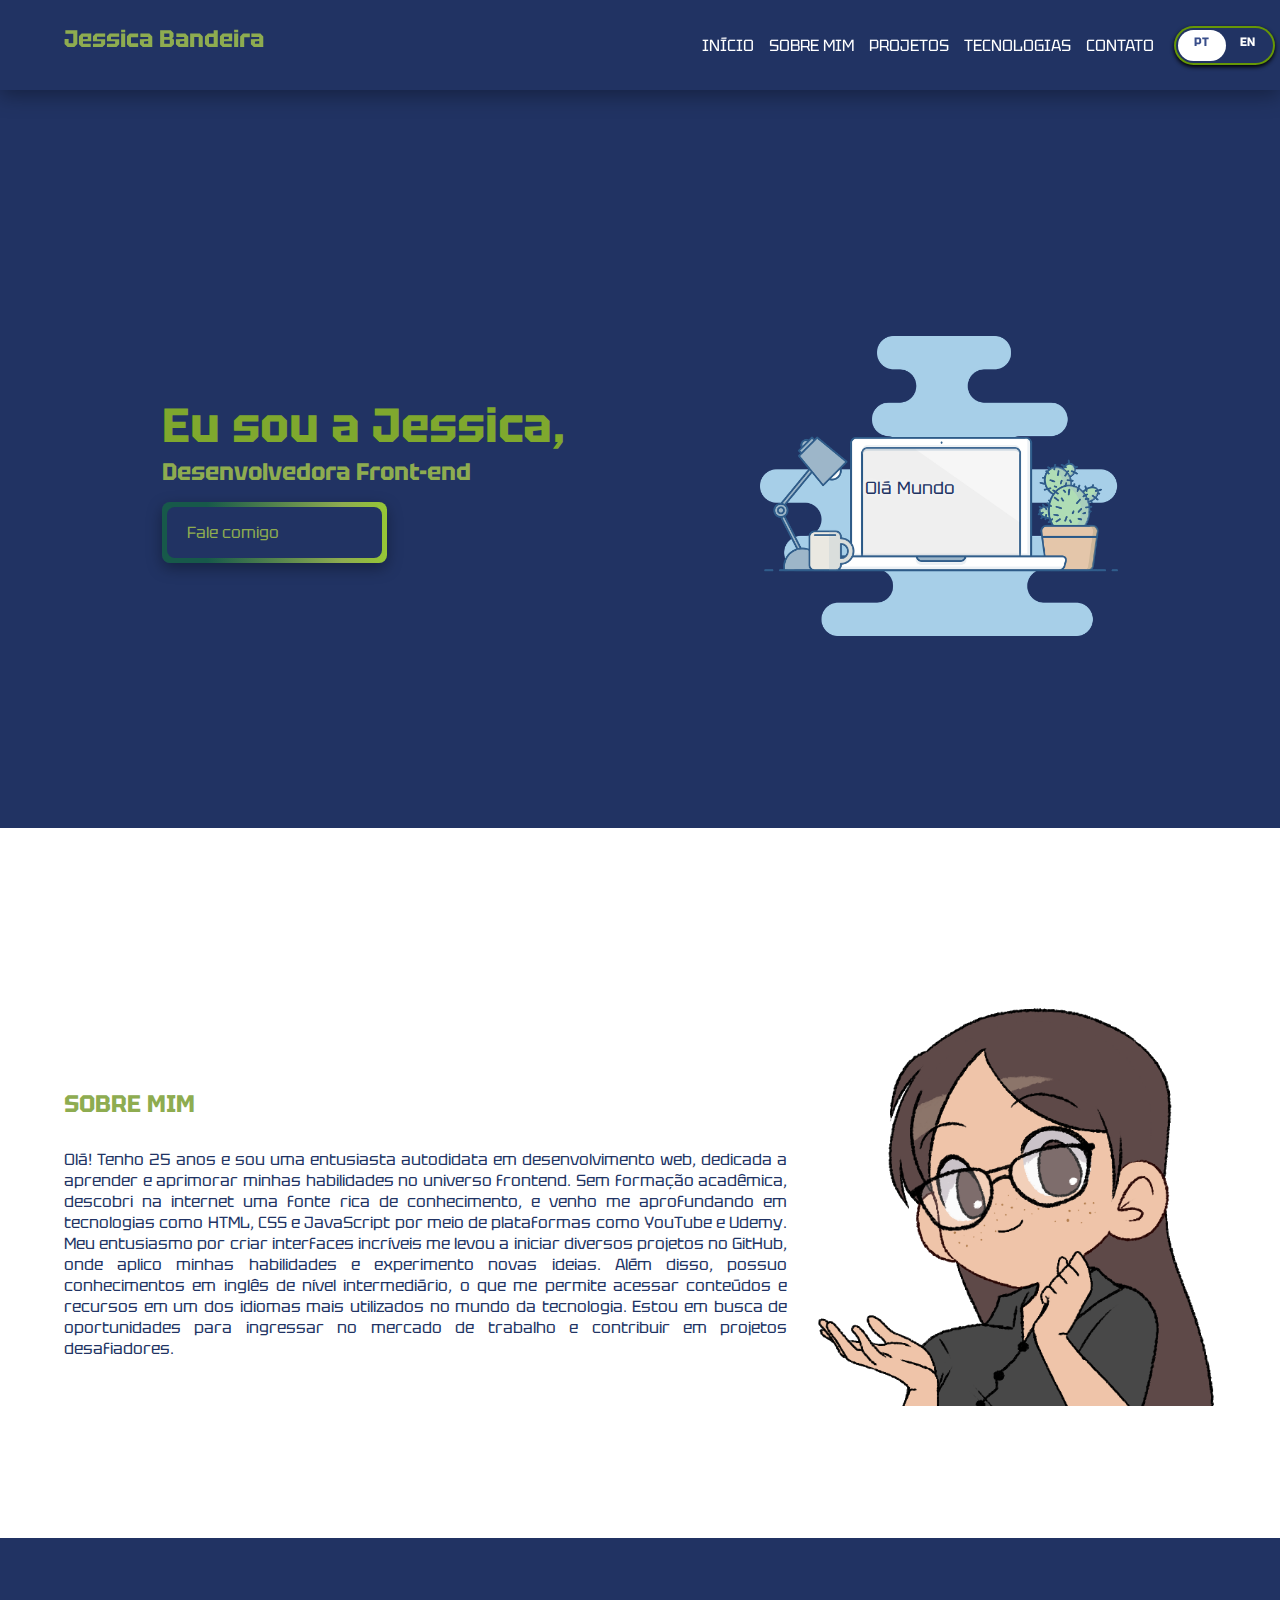
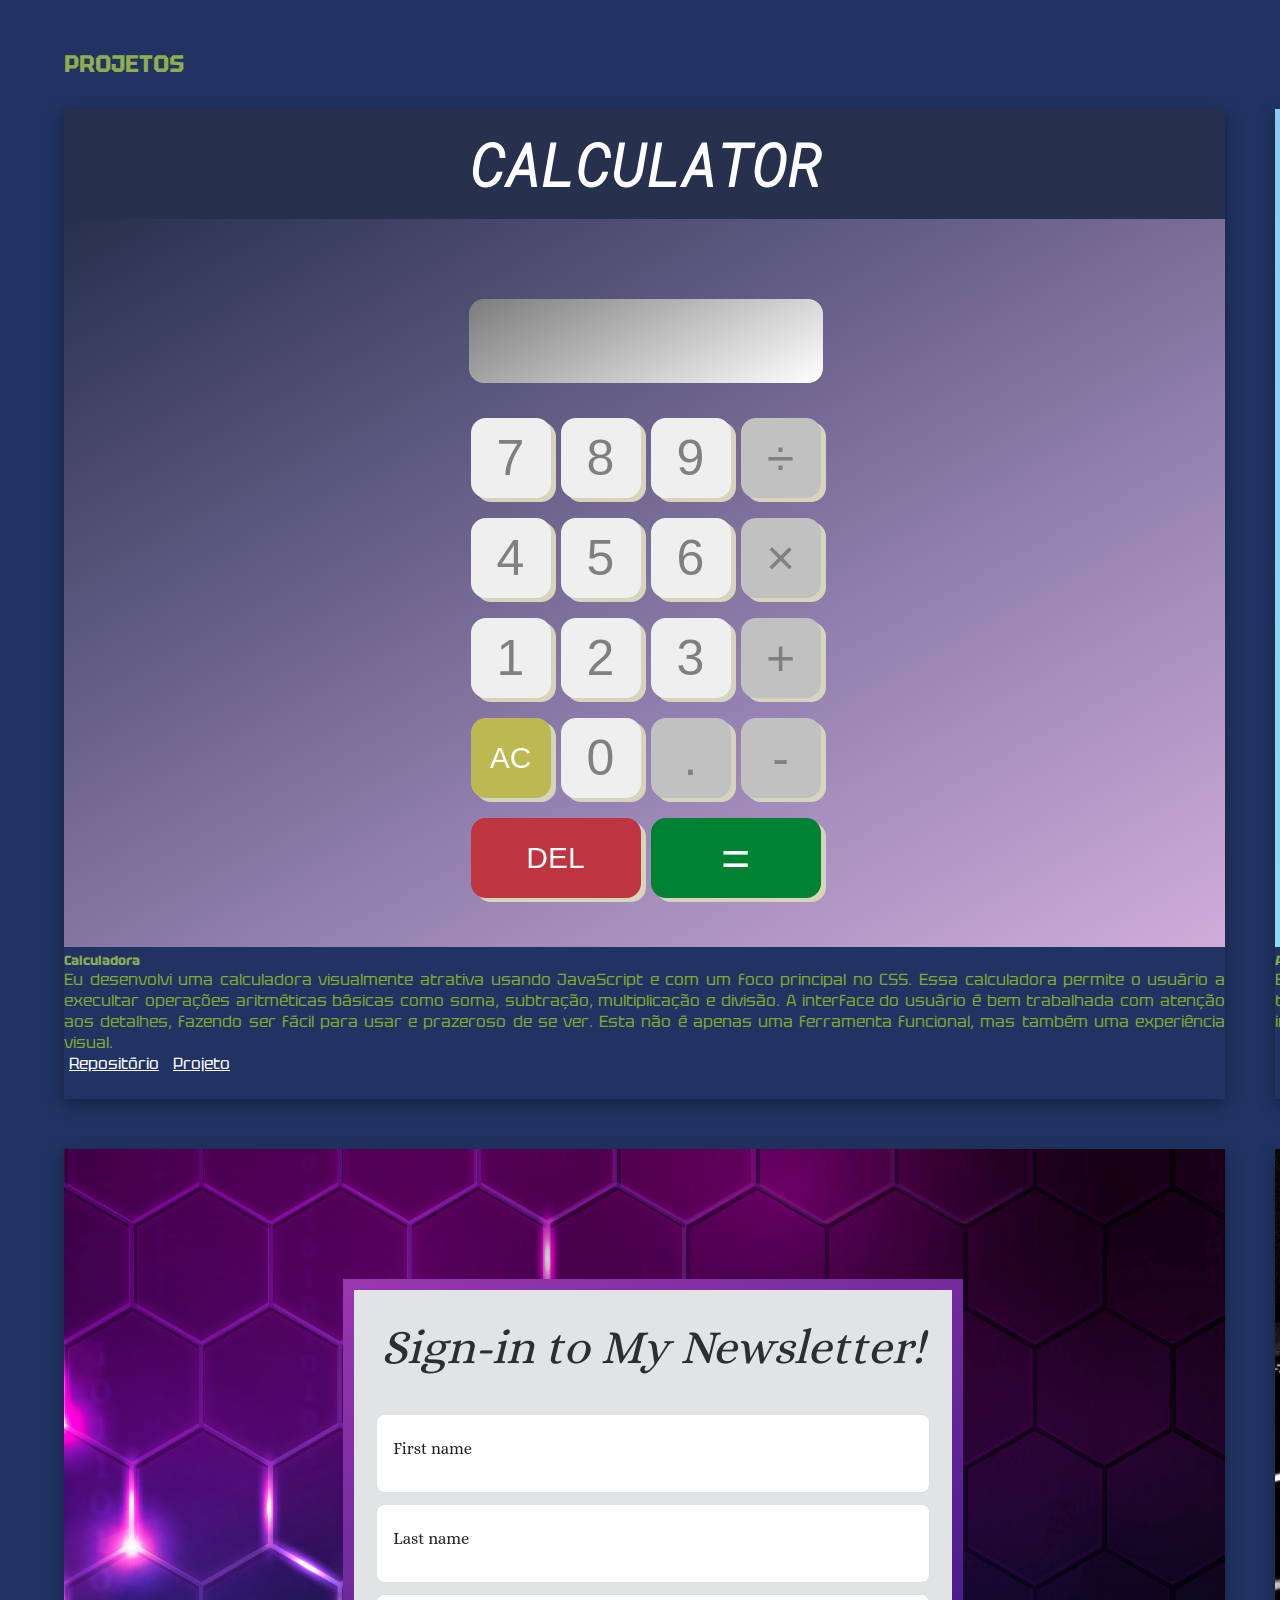
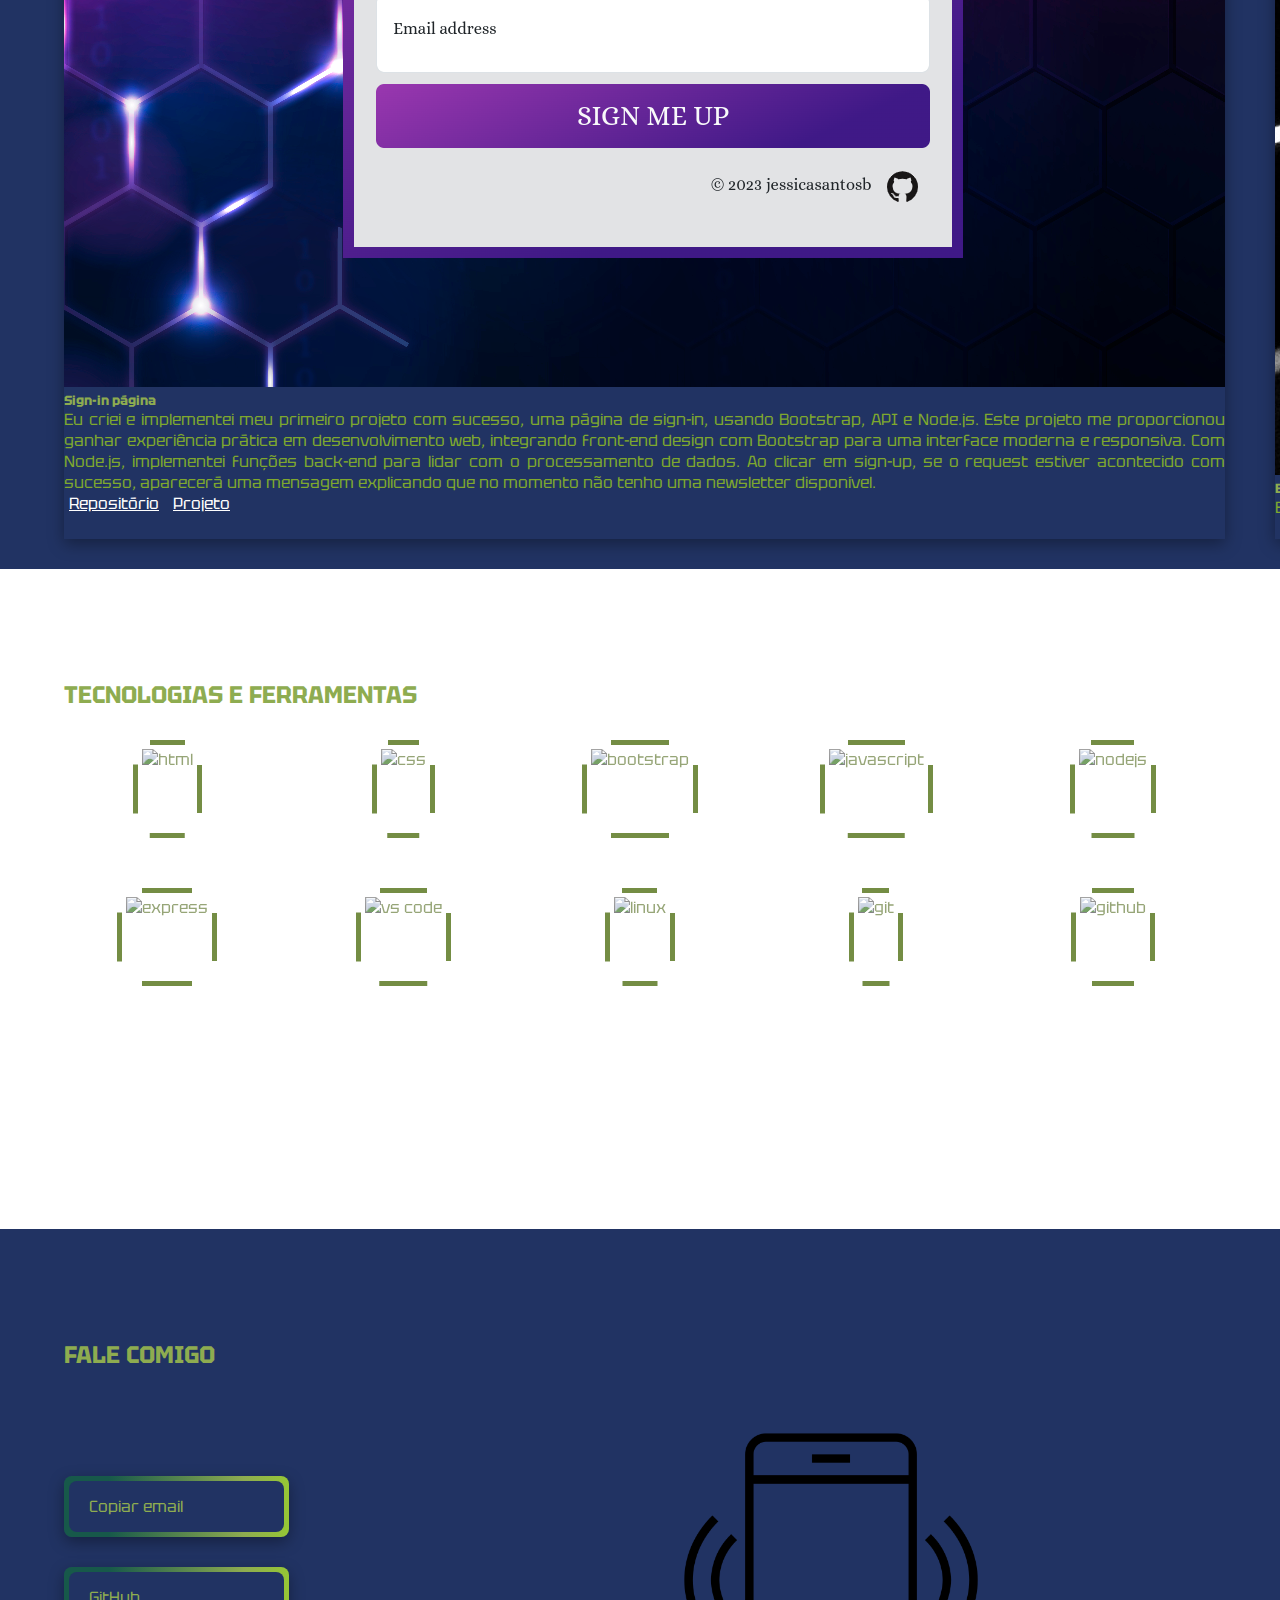
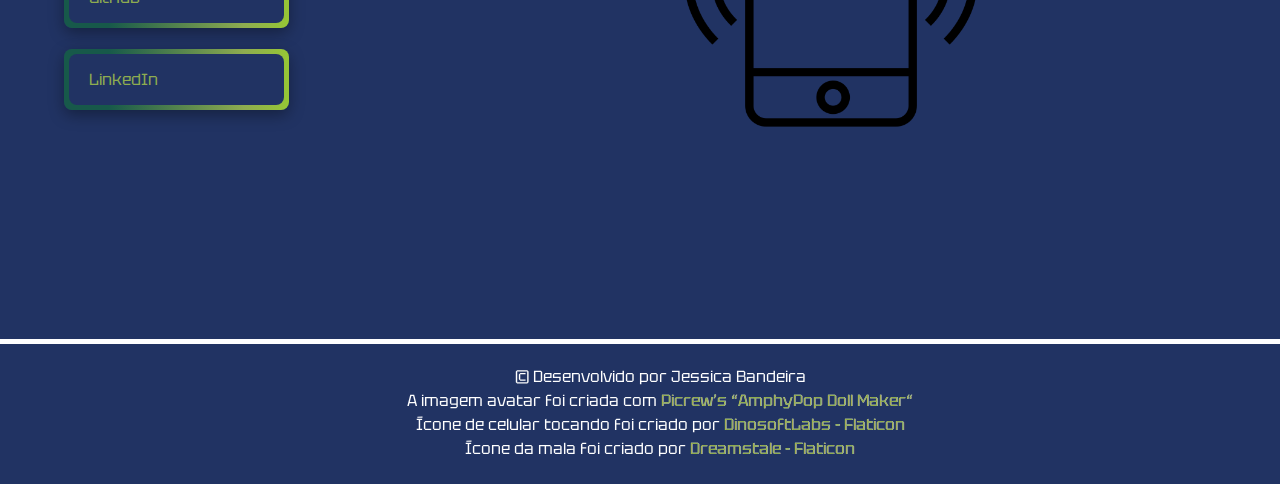
==== pt-br.html @ 707f1eb2 "added pt-br" ====
<!DOCTYPE html>
<html lang="en">
<head>
    <meta charset="UTF-8">
    <meta name="viewport" content="width=device-width, initial-scale=1.0">
    <title>Jessica Bandeira</title>
    <link href="images/briefcase.png" rel="icon"  type="image/x-icon" />
    <!-- bootstrap -->
    <link href="https://cdn.jsdelivr.net/npm/bootstrap@5.3.0/dist/css/bootstrap.min.css" rel="stylesheet" integrity="sha384-9ndCyUaIbzAi2FUVXJi0CjmCapSmO7SnpJef0486qhLnuZ2cdeRhO02iuK6FUUVM" crossorigin="anonymous">
    <!-- css -->
    <link rel="stylesheet" href="style.css">
    <!-- google fonts -->
    <link rel="preconnect" href="https://fonts.googleapis.com">
    <link rel="preconnect" href="https://fonts.gstatic.com" crossorigin>
    <link href="https://fonts.googleapis.com/css2?family=Tektur:wght@400;500;600;700;800;900&display=swap" rel="stylesheet">
    <!-- font awelsome -->
    <link rel="stylesheet" href="https://cdnjs.cloudflare.com/ajax/libs/font-awesome/6.4.0/css/all.min.css" integrity="sha512-iecdLmaskl7CVkqkXNQ/ZH/XLlvWZOJyj7Yy7tcenmpD1ypASozpmT/E0iPtmFIB46ZmdtAc9eNBvH0H/ZpiBw==" crossorigin="anonymous" referrerpolicy="no-referrer" />

</head>
<body>
    <!-- navbar -->
    <nav id="navbar">
        <div class="hamburger">
            <div class="line"></div>
            <div class="line"></div>
            <div class="line"></div>
        </div>
        <div class="logo">
            <h3>Jessica Bandeira</h3>
        </div>
        <ul class="nav-links">
            <li><a href="#home">Início</a></li>
            <li><a href="#about">Sobre mim</a></li>
            <li><a href="#projects">Projetos</a></li>
            <li><a href="#technologies">Tecnologias</a></li>
            <li><a href="#contact">Contato</a></li>
            <!-- language toggle -->
            <div class="switch">
                <input id="language-toggle" class="check-toggle check-toggle-round-flat" type="checkbox">
                <label for="language-toggle"></label>
                <a class="on" href="#">PT</a> 
                <a class="off" href="index.html">EN</a>
            </div>
        </ul>
    </nav>
    
    <!-- home section -->
    <section id="home">
        <div>
            <h1>Eu sou a Jessica,</h1>
            <h3>Desenvolvedora Front-end</h3>
            <a class="contact-btn" href="#contact">
                <span>Fale comigo</span>
            </a>
        </div>
        <figure>
            <figcaption class="anim-typewriter">Olá Mundo <i class="fa-solid fa-code" style="color: #8EAC50;"></i></figcaption>
            <img src="images/desktop.png" alt="desktop">
        </figure>
    </section>

    <!-- about section -->
    <section id="about" class="card-bg">
        <div>
            <h2>Sobre mim</h2>
            <p>Olá! Tenho 25 anos e sou uma entusiasta autodidata em desenvolvimento web, dedicada a aprender e aprimorar minhas habilidades no universo frontend. Sem formação acadêmica, descobri na internet uma fonte rica de conhecimento, e venho me aprofundando em tecnologias como HTML, CSS e JavaScript por meio de plataformas como YouTube e Udemy. Meu entusiasmo por criar interfaces incríveis me levou a iniciar diversos projetos no GitHub, onde aplico minhas habilidades e experimento novas ideias. Além disso, possuo conhecimentos em inglês de nível intermediário, o que me permite acessar conteúdos e recursos em um dos idiomas mais utilizados no mundo da tecnologia. Estou em busca de oportunidades para ingressar no mercado de trabalho e contribuir em projetos desafiadores.</p>
        </div>
        <div class="card-content">
            <img src="images/avatar.png" alt="avatar">
        </div>
    </section>
 
    <!-- projects section -->
    <section id="projects">
        <h2>Projetos</h2>
        <div id="projects-grid">
            <div class="card">
                <img src="images/calculator.png" class="card-img-top" alt="calculator">
                <div class="card-body">
                  <h5 class="card-title">Calculadora</h5>
                  <p class="card-text">Eu desenvolvi uma calculadora visualmente atrativa usando JavaScript e com um foco principal no CSS. Essa calculadora permite o usuário a execultar operações aritméticas básicas como soma, subtração, multiplicação e divisão. A interface do usuário é bem trabalhada com atenção aos detalhes, fazendo ser fácil para usar e prazeroso de se ver. Esta não é apenas uma ferramenta funcional, mas também uma experiência visual.</p>
                  <a href="https://github.com/jessicasantosb/calculator" target="_blank" class="btn">Repositório</a>
                  <a href="https://jessicasantosb.github.io/calculator/" target="_blank" class="btn">Projeto</a>
                </div>
              </div>    
              <div class="card">
                <img src="images/weather.png" class="card-img-top" alt="weather app">
                <div class="card-body">
                  <h5 class="card-title">App Clima e Tempo</h5>
                  <p class="card-text">Eu desenvolvi uma aplicação de tempo e clima como um projeto prático para aprender APIs e Node.js. Por meio de uma integração com uma API, é retornado em tempo real dados do tempo e clima, isso é apresentado em um formato compreensível para o usuário. É possível pesquisar por cidades ou regiões expecíficas e instantâneamente receber as informações, como temperatura, umidade, e condições do tempo.</p>
                  <a href="https://github.com/jessicasantosb/weather-app" target="_blank" class="btn">Repositório</a>
                  <a href="https://jessicasantosb.github.io/weather-app/" target="_blank" class="btn">Projeto</a>
                </div>
              </div>    
              <div class="card">
                <img src="images/sign-in.png" class="card-img-top" alt="sign-in page">
                <div class="card-body">
                  <h5 class="card-title">Sign-in página</h5>
                  <p class="card-text">Eu criei e implementei meu primeiro projeto com sucesso, uma página de sign-in, usando Bootstrap, API e Node.js. Este projeto me proporcionou ganhar experiência prática em desenvolvimento web, integrando front-end design com Bootstrap para uma interface moderna e responsiva. Com Node.js, implementei funções back-end para lidar com o processamento de dados. Ao clicar em sign-up, se o request estiver acontecido com sucesso, aparecerá uma mensagem explicando que no momento não tenho uma newsletter disponível.</p>
                  <a href="https://github.com/jessicasantosb/landing-page" target="_blank" class="btn ">Repositório</a>
                  <a href="http://landingpage-p8g0.onrender.com/" target="_blank" class="btn">Projeto</a>
                </div>
              </div>
              <div class="card" aria-hidden="true">
                <img src="images/keyboard.png" class="card-img-top" alt="keyboard">
                <div class="card-body">
                  <h5 class="card-title placeholder-glow">
                    <span class=" col-6">Em progresso...</span>
                  </h5>
                  <p class="card-text placeholder-glow">
                    <span>Em breve, mais conteúdo</span><br>
                    <span class="placeholder col-7"></span>
                    <span class="placeholder col-4"></span>
                    <span class="placeholder col-4"></span>
                    <span class="placeholder col-6"></span>
                  </p>
                  <a class="btn disabled placeholder col-3" style="background-color: #213363;"></a>
                </div>
              </div>
            </div>
        </div>
    </section>

    <!-- technologies section -->
    <section id="technologies">
        <h2>Tecnologias e Ferramentas</h2>
        <div class="technologies-icons">
            <img src="https://cdn.jsdelivr.net/gh/devicons/devicon/icons/html5/html5-original.svg" alt="html"/>
            <img src="https://cdn.jsdelivr.net/gh/devicons/devicon/icons/css3/css3-original.svg" alt="css"/>
            <img src="https://cdn.jsdelivr.net/gh/devicons/devicon/icons/bootstrap/bootstrap-original.svg" alt="bootstrap"/>
            <img src="https://cdn.jsdelivr.net/gh/devicons/devicon/icons/javascript/javascript-original.svg" alt="javascript"/>
            <img src="https://cdn.jsdelivr.net/gh/devicons/devicon/icons/nodejs/nodejs-original.svg" alt="nodejs"/>
            <img src="https://cdn.jsdelivr.net/gh/devicons/devicon/icons/express/express-original.svg" alt="express"/>
            <img src="https://cdn.jsdelivr.net/gh/devicons/devicon/icons/vscode/vscode-original.svg" alt="vs code"/>
            <img src="https://cdn.jsdelivr.net/gh/devicons/devicon/icons/linux/linux-original.svg" alt="linux"/>
            <img src="https://cdn.jsdelivr.net/gh/devicons/devicon/icons/git/git-original.svg" alt="git"/>
            <img src="https://cdn.jsdelivr.net/gh/devicons/devicon/icons/github/github-original.svg" alt="github"/>
        </div>
    </section>

    <!-- contact section -->
    <section id="contact"">
        <h2>Fale comigo</h2>
        <div class="contact-content">
            <div>
                <div class="popup">
                    <span class="popuptext" id="myPopup">Email copiado para área de tranferência!</span>
                </div>
                <div class="contact-flex">
                    <div class="contact-icons">
                        <a id="copy-email" class="contact-btn" ><span>
                            <i id="email-icon" class="fa-solid fa-copy fa-2xl"></i> Copiar email                        
                        </span></a>                      
                        <a class="contact-btn" class="contact-btn" href="https://github.com/jessicasantosb" target="_blank" ><span>
                            <i id="github-icon" class="fa-brands fa-github fa-2xl"></i> GitHub
                        </span></a><br>
                        <a class="contact-btn" href="https://www.linkedin.com/in/jessica-santosb/" target="_blank"><span>
                            <i id="linkedin-icon" class="fa-brands fa-linkedin fa-2xl"></i> LinkedIn
                        </span></a>                
                    </div>
                </div>
            </div>           
            <div class="contact-img">
                <img src="images/mobile-phone.png" alt="mobile phone">
            </div>
        </div>
    </section>

    <!-- footer -->
    <footer id="footer">
        <p>&copy; Desenvolvido por Jessica Bandeira</p>
        <p>A imagem avatar foi criada com <a href="http://picrew.me/share?cd=iKTOYblT1U" target="_blank" rel="noopener noreferrer">Picrew’s “AmphyPop Doll Maker“</a></p>
        <p>Ícone de celular tocando foi criado por <a href="https://www.flaticon.com/free-icons/phone-ringing" title="phone ringing icons">DinosoftLabs - Flaticon</a></p>
        <p>Ícone da mala foi criado por <a href="https://www.flaticon.com/free-icons/briefcase" title="briefcase icons">Dreamstale - Flaticon</a></p>
    </footer>

    <!-- scripts -->
    <script src="https://cdn.jsdelivr.net/npm/bootstrap@5.3.0/dist/js/bootstrap.bundle.min.js" integrity="sha384-geWF76RCwLtnZ8qwWowPQNguL3RmwHVBC9FhGdlKrxdiJJigb/j/68SIy3Te4Bkz" crossorigin="anonymous"></script>
    <script src="app.js"></script>

    <script>
        const element = document.getElementById("language-toggle");
        var isChecked = false;
        element.addEventListener("change", function(){
            if (isChecked === false) {
                window.location.href = "index.html";
            } else {
                window.location.href = "pt-br.html";
            }
        })
    </script>
</body>
</html>
---- style.css ----
* {
    padding: 0;
    margin: 0;
}

body {
    font-family: 'Tektur', cursive;
    scroll-behavior: smooth;
    overflow-x: hidden;
}

h1::selection, h2::selection, h3::selection, p::selection, li::selection, a::selection, img::selection, span::selection {
    background-color: #8EAC50;
    color: #213363;
}

hr {
    display: none;
}

/* titles and subtitles */
h2 {
    color: #8EAC50;
    padding: 30px 0;
    text-transform: uppercase;
}

/* sections */
section {
    padding: 80px 5% 30px 5%;
}

/* buttons */
.contact-btn {
  background-image: linear-gradient(90deg, rgba(23,89,74,1) 20%, rgba(142,172,80,1) 80%, rgb(150, 199, 53) 100%);
  color: #8EAC50;
  box-shadow: rgba(0, 0, 0, 0.35) 0px 5px 15px;
  width: 215px;
  border-radius: 8px;
  border: 0;
  display: flex;
  padding: 5px;
  touch-action: manipulation;
  text-decoration: none;
  cursor: pointer;
}
.contact-btn span {
  background-color: #213363;
  padding: 15px 20px;
  border-radius: 8px;
  width: 100%;
  transition: 300ms;
}
.contact-btn:hover span {
  background: none;
  color: #fff;
}

/* navbar section*/
#navbar {
    background-color: #213363;
    color: #8EAC50;
    box-shadow: rgba(0, 0, 0, 0.35) 0px 5px 20px;
    height: 10vh;
    width: 100%;
    position: fixed;
    z-index: 3;
}
.logo h3 {
    position: absolute;
    font-size: 1.5rem;
    left: 5%;
    top: 25%;
}
.nav-links {
    display: flex;
    list-style: none;
    height: 100%;
    justify-content: flex-end;
    gap: 15px;
    align-items: center;
    text-transform: uppercase;
}
.nav-links li {
    position: relative;
}
.nav-links li a::before {
    content: "";
    display: block;
    height: 2px;
    width: 0%;
    background-color: #fff;
    position: absolute;
    transition: all 0.3s ease-in-out;
    margin: 0 0 0 10%;
}
.nav-links li a:hover::before {
    width: 80%;
}
.nav-links li a {
    color: #fff;
    text-decoration: none;
    font-size: 16px;
}
.nav-links li a:hover {
    color: #7fa82e;
}
.navbar-icons a i::before {
    content: "";
    display: none;
}

@media screen and (max-width: 1000px) {
    .line {
        width: 30px;
        height: 3px;
        background-color: #fff;
        margin: 5px;
    }
    #navbar {
        position: absolute;
    }
    .hamburger {
        background: #213363;
        padding: 5px;
        border-radius: 5px;
        position: fixed; 
        cursor: pointer;
        right: 5%;
        top: 5%;
        transform: translate(-5%, -50%);
        z-index: 4;
    }
    .nav-links {
        position: fixed;
        z-index: 3;
        background: hsl(0 0% 100% / 0.1);    
        backdrop-filter: blur(1rem);
        height: 100vh;
        width: 100%;
        justify-content: space-around;
        flex-direction: column;
        padding: 0;
        clip-path: circle(50px at 90% -60%);
        -webkit-clip-path: circle(50px at 90% -10%);
        transition: all 1s ease-out;
        pointer-events: none;
    }
    .logo h3 {
        font-size: 1rem;
        top: 35%;
    }
    .nav-links li a {
        background-color: #213363;
        box-shadow: rgba(0, 0, 0, 0.35) 0px 5px 20px;
        /* text-shadow: rgba(0, 0, 0, 0.35) 0px 5px 20px; */
        font-size: 1rem;
        padding: 10px;
        border-radius: 10px;
    }
    .nav-links.open {
        clip-path: circle(1000px at 90% -10%);
        -webkit-clip-path: circle(1000px at 90% -10%);
        pointer-events: all;
    }
}

/* language toggle */
.switch {
    position: relative;
    display: inline-block;
    margin: 0 5px;
}
.switch > a {
    position: absolute;
    top: 8px;
    pointer-events: none;
    font-weight: bold;
    font-size: 0.75rem;
    width: 50%;
    text-align: center;
    text-decoration: none;
}
input.check-toggle-round-flat:checked ~ .off {
    color: #7fa82e;
}
input.check-toggle-round-flat:checked ~ .on {
    color: #fff;
}
.switch > a.on {
    left: 0;
    padding-left: 2px;
    color: #394e8a;
}
.switch > a.off {
    right: 0;
    padding-right: 2px;
    color: #fff;
}
.check-toggle {
    position: absolute;
    margin-left: -9999px;
    visibility: hidden;
}
.check-toggle + label {
    display: block;
    position: relative;
    cursor: pointer;
    outline: none;
    -webkit-user-select: none;
    -moz-user-select: none;
    -ms-user-select: none;
    user-select: none;
} 
input.check-toggle-round-flat + label {
    padding: 2px;
    width: 97px;
    height: 35px;
    background-color: #669706;
    box-shadow: 0 2px 4px black;
    -webkit-border-radius: 60px;
    -moz-border-radius: 60px;
    -ms-border-radius: 60px;
    -o-border-radius: 60px;
    border-radius: 60px;
}
input.check-toggle-round-flat + label:before, input.check-toggle-round-flat + label:after {
    display: block;
    position: absolute;
    content: "";
}
input.check-toggle-round-flat + label:before {
    top: 2px;
    left: 2px;
    bottom: 2px;
    right: 2px;
    background-color: #213363;
    -moz-border-radius: 60px;
    -ms-border-radius: 60px;
    -o-border-radius: 60px;
    border-radius: 60px;
}
input.check-toggle-round-flat + label:after {
    top: 4px;
    left: 4px;
    bottom: 4px;
    width: 48px;
    background-color: #fff;
    -webkit-border-radius: 52px;
    -moz-border-radius: 52px;
    -ms-border-radius: 52px;
    -o-border-radius: 52px;
    border-radius: 52px;
    -webkit-transition: margin 0.2s;
    -moz-transition: margin 0.2s;
    -o-transition: margin 0.2s;
    transition: margin 0.2s;
}
input.check-toggle-round-flat:checked + label:after {
    margin-left: 44px;
}

/* home section */
#home {
    background-color: #213363;
    color: #8EAC50;
    position: relative;
    min-height: 700px;
    padding: 10% 5% 0 5%;
    display: flex;
    justify-content: space-around;
    align-items: center;
    flex-wrap: wrap;
}
#home div h1 {
    font-size: 3rem;
    color: #7fa82e;
}
#home div h3 {
    font-size: 1.5rem;
    padding-bottom: 15px;
}
#home div button a {
    text-decoration: none;
    color: #8EAC50;
    padding: 15px 20px;
}
#home div button:hover a {
    color: #fff;
}
figure {
    position: relative;
    display: inline-block;
}
figure img {
    max-height: 300px;
    margin-top: 20px;
}
figure figcaption {
    position: absolute;
    padding: 160px 0 0 105px;
    font-size: 1.10rem;
    color: #213363;
    text-shadow: 0px 0px 5px #fff;
    white-space: nowrap;
    overflow: hidden;
    animation: typewriter 4s steps(30) infinite;
}
@keyframes typewriter {
  from {
    width: 0;
  }
  to {
    width: 100%;
  }
}

@media screen and (max-width: 1000px) {
    #home {
        padding-top: 25%;
    }
}
@media screen and (max-width: 500px) {
    #home div h1 {
        font-size: 2rem;
    }
    #home div h3 {
        font-size: 1rem;
    }
    figure img {
        max-height: 200px;
    }
    figure figcaption {
        padding: 120px 0 0 73px;
        font-size: 0.70rem;
    }
}

/* about section */
#about {
    position: relative;
    min-height: 600px;
    color: #213363;
    display: flex;
    justify-content: space-between;
    align-items: center;
    gap: 30px;
    text-align: justify;
}
.card-content img {
    height: 400px;
}

@media screen and (max-width: 900px) {
    #about {
        min-height: 400px;
        flex-direction: column;
        place-items: center;
        gap: 30px;
        font-size: 0.75rem;
    }
    .card-content img {
        height: 200px;
    }
}

/* projects section */
#projects {
    background-color: #213363;
    color: #7fa82e;
    min-height: 800px;
}
#projects-grid {
    display: grid;
    grid-template-columns: repeat(2, 1fr);
    grid-template-rows: repeat(2, 1fr);
    gap: 50px;
    text-align: justify;
}
.card {
    box-shadow: rgba(0, 0, 0, 0.35) 0px 5px 15px;
}
.card-title {
    color: #8EAC50;
}
.btn {
    background-color: #213363;
    color: #fff;
    max-height: 50px;
    max-width: 150px;
    margin: 5px;
}
.btn:hover {
    color: #213363;
    border: 1px solid #213363;
}

@media screen and (max-width:900px) {
    #projects-grid {
        display: flex;
        flex-direction: column;
    }
    .card-text, .card-text span {
        font-size: 0.75rem;
    }
    .btn {
        padding-top: 5px;
    }
}

/* tecnologies section */
#technologies {
    background-color: #fff;
    color: #8EAC50;
    min-height: 550px;
}
.technologies-icons {
    display: grid;
    grid-template-columns: repeat(5, 1fr);
    grid-template-rows: repeat(2, 1fr);
    place-items: center;
    gap: 30px;
}
.technologies-icons img{
    height: 80px;
    margin-bottom: 20px;
    --g: 4px;     /* gap */
    --b: 5px;    /* border */
    --c: #669706; /* color */    
    padding: calc(var(--g) + var(--b));
    --_c: #0000 0 25%, var(--c) 0 50%;
    --_g1: repeating-linear-gradient(90deg ,var(--_c)) repeat-x;
    --_g2: repeating-linear-gradient(180deg,var(--_c)) repeat-y;
    background:
      var(--_g1) var(--_p, 25%) 0   ,var(--_g2) 0    var(--_p,125%),
      var(--_g1) var(--_p,125%) 100%,var(--_g2) 100% var(--_p, 25%);
    background-size: 200% var(--b),var(--b) 200%;
    filter: grayscale(50%);
    transition: .2s;
}
.technologies-icons img:hover {
    --_p: 75%;
    filter: grayscale(0%);
}

@media screen and (max-width: 1200px) {
    .technologies-icons {
        grid-template-columns: repeat(2, 1fr);
        gap: 5px;
    }
}

/* contact section */
#contact {
    background-color: #213363;
    color: #fff;
    min-height: 600px;
}
#contact h2 {
    margin-bottom: 25px;
}
.contact-content {
    display: flex;
    justify-content: space-between;
    align-items: center;
    flex-wrap: wrap;
    padding: 0 20% 20px 0;
}
.contact-flex {
    display: flex;
    align-items: center;
}
#copy-email {
    margin-bottom: 30px;
}
.email-btn button {
    margin-bottom: 30px;
}
.popup {
    position: relative;
    display: inline-block;
    cursor: pointer;
    -webkit-user-select: none;
    -moz-user-select: none;
    -ms-user-select: none;
    user-select: none;
}
.popup .popuptext {
    visibility: hidden;
    width: 300px;
    background-color: #fff;
    color: #213363;
    text-align: center;
    border-radius: 6px;
    box-shadow: 0 1px 5px #669706;
    padding: 8px 0;
    position: absolute;
    z-index: 1;
    bottom: 125%;
    margin-left: -45px;
}
.popup .popuptext::after {
    content: "";
    position: absolute;
    top: 100%;
    left: 50%;
    margin-left: -5px;
    border: 5px solid;
    border-color: #fff transparent transparent transparent;
}
.popup .show {
    visibility: visible;
    -webkit-animation: fadeIn 1s;
    animation: fadeIn 1s;
}
@-webkit-keyframes fadeIn {
    from {opacity: 0;} 
    to {opacity: 1;}
}
@keyframes fadeIn {
    from {opacity: 0;}
    to {opacity:1 ;}
}
.contact-img img {
    height: 310px;
}
.contact-img:hover {
    background-color: #394e8a;
    border-radius: 10px;
    animation: shake 0.5s;
    animation-iteration-count: infinite;
}
@keyframes shake {
    0% { transform: translate(1px, 1px) rotate(0deg); }
    10% { transform: translate(-1px, -2px) rotate(-1deg); }
    20% { transform: translate(-3px, 0px) rotate(1deg); }
    30% { transform: translate(3px, 2px) rotate(0deg); }
    40% { transform: translate(1px, -1px) rotate(1deg); }
    50% { transform: translate(-1px, 2px) rotate(-1deg); }
    60% { transform: translate(-3px, 1px) rotate(0deg); }
    70% { transform: translate(3px, 1px) rotate(-1deg); }
    80% { transform: translate(-1px, -1px) rotate(1deg); }
    90% { transform: translate(1px, 2px) rotate(0deg); }
    100% { transform: translate(1px, -2px) rotate(-1deg); }
}

@media screen and (max-width: 1200px) {
    .contact-img img {
        height: 220px;
    }

}

@media screen and (max-width: 900px) {
    .contact-content {
        display: flex;
        place-content: center;
        flex-direction: column;
        padding: 0 5% 20px 5%;
    }
    .popup .popuptext { 
        margin-left: -50px;
    }
    .contact-img {
        height: 185px;
    }
    .contact-img img {
        height: 150px;
        padding-top: 35px;
    }

}

/* footer section */
#footer{
    background-color: #213363;
    min-height: 100px;
    width: 100%;
    margin-top: 5px;
    display: flex;
    place-items: center;
    flex-direction: column;
    padding: 20px;
    bottom: 0;
}
#footer p {
    --b: 0.1em;   /* thickness of the line */
    --c: #7fa82e; /*  color */
    color: #0000;
    padding-block: var(--b);
    background: 
      linear-gradient(var(--c) 50%,#fff 0) 0% calc(100% - var(--_p,0%))/100% 200%,
      linear-gradient(var(--c) 0 0) 0% var(--_p,0%)/var(--_p,0%) var(--b) no-repeat;
    -webkit-background-clip: text,padding-box;
            background-clip: text,padding-box;
    transition: .3s var(--_s,0s) linear,background-size .3s calc(.3s - var(--_s,0s));
}
#footer p a {
    text-decoration: none;
    color: #8EAC50;
}
#footer p:hover  {
    --_p: 100%;
    --_s: .3s;
}
#footer p::selection {
    background-color: #fff;
}

@media screen and (max-width: 900px) {
    #footer p {
        font-size: 0.75rem;
    }
}
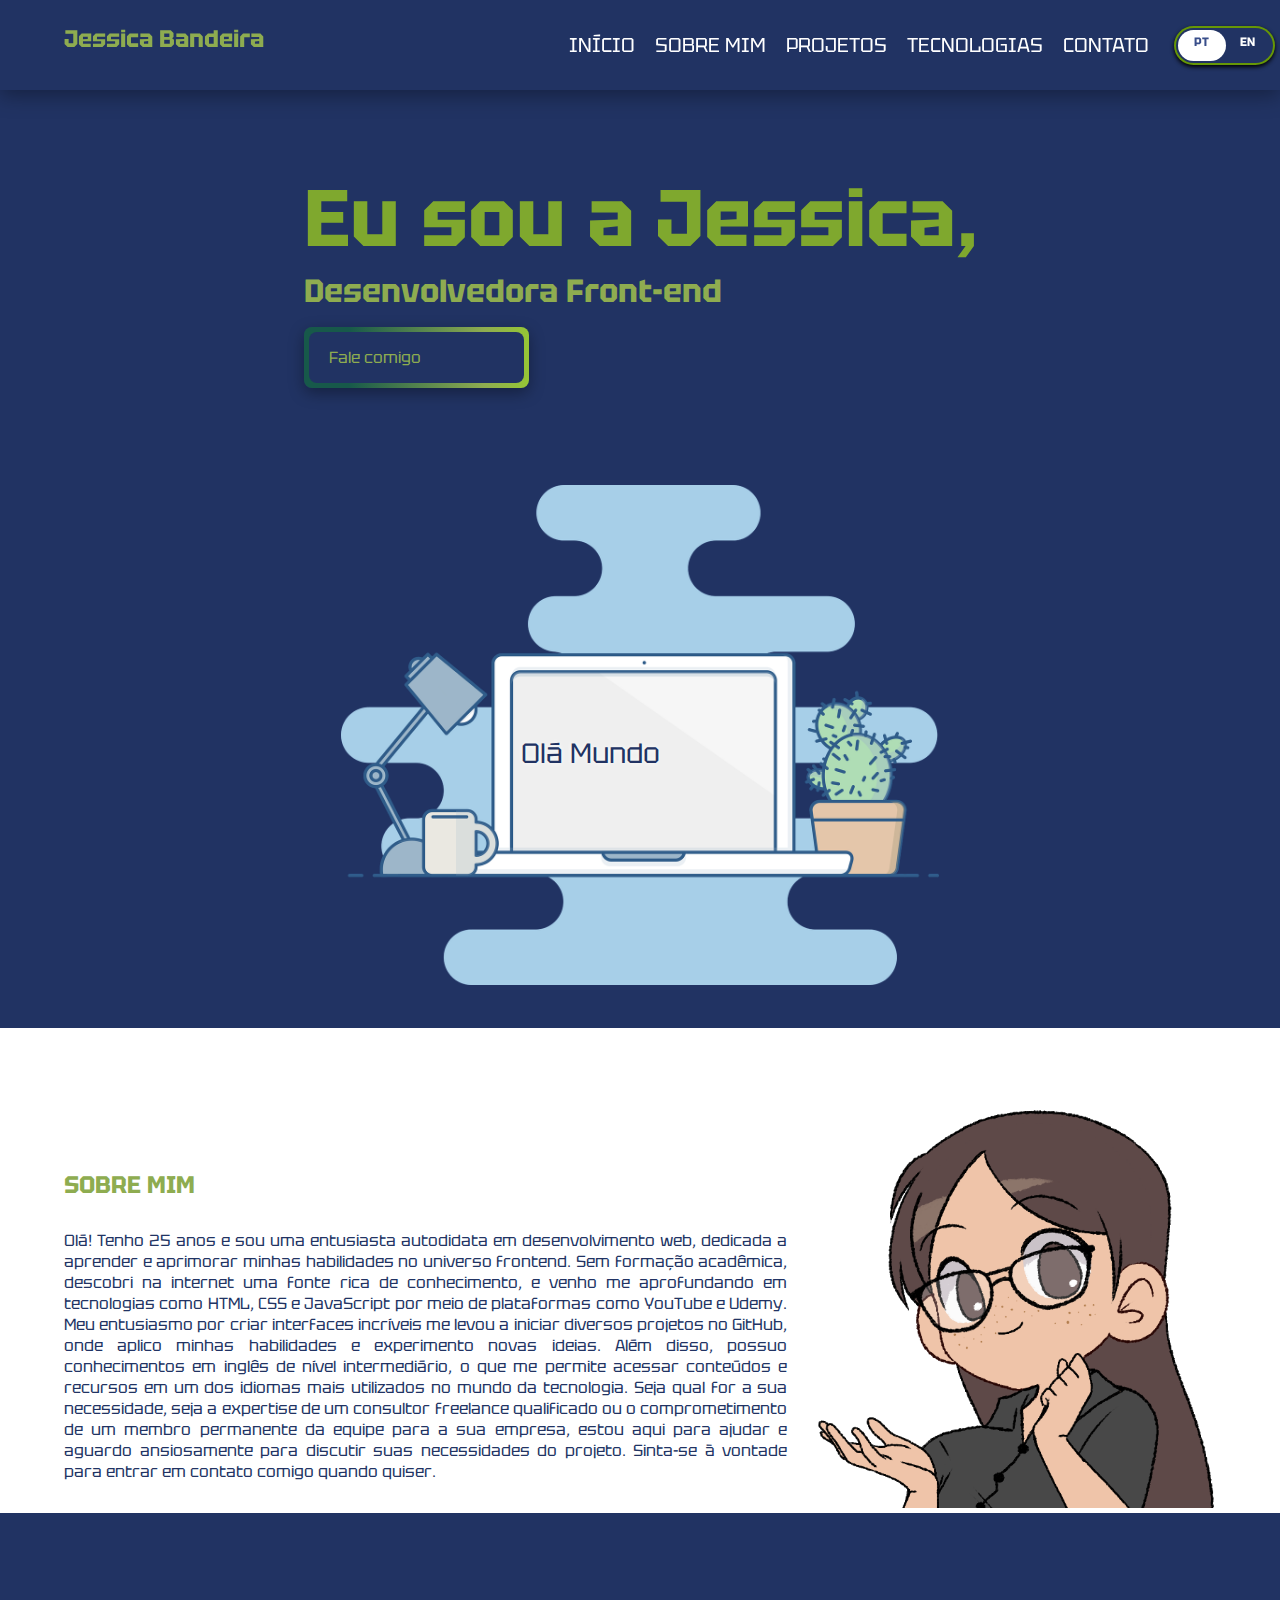
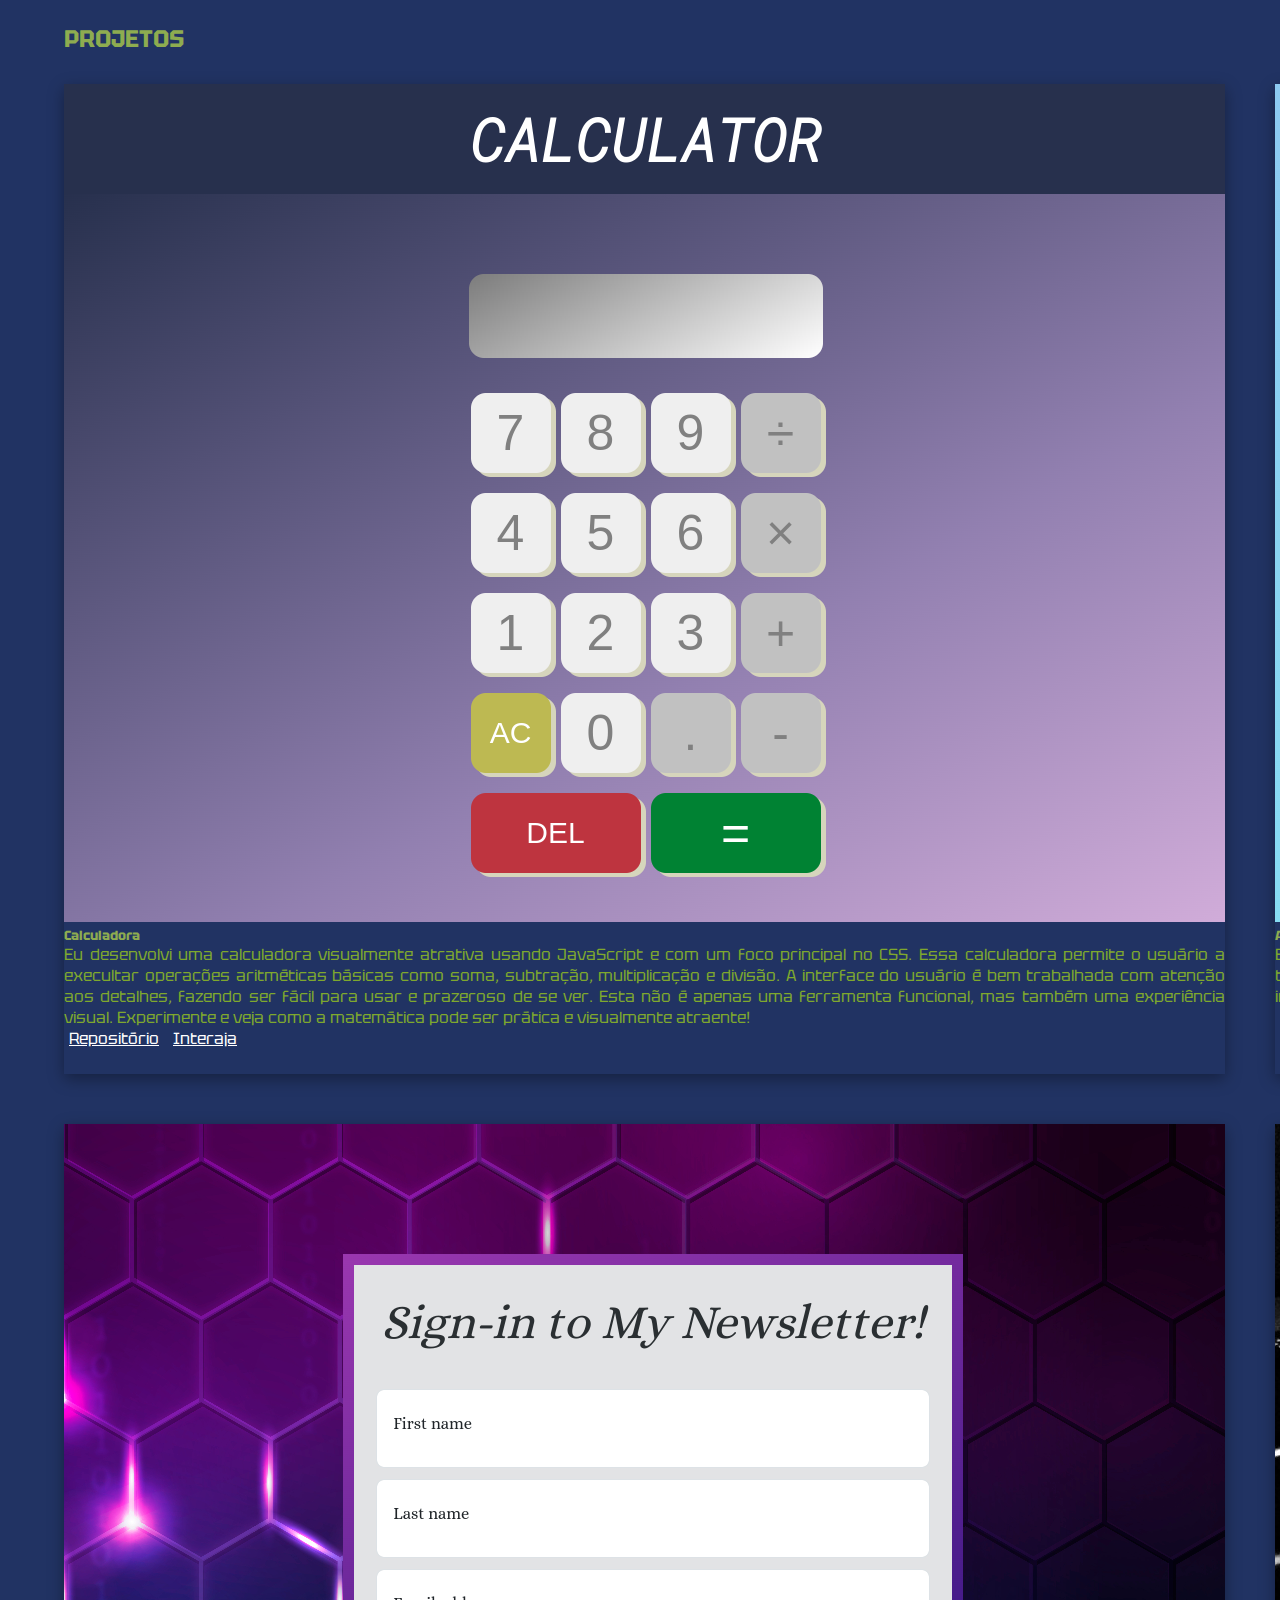
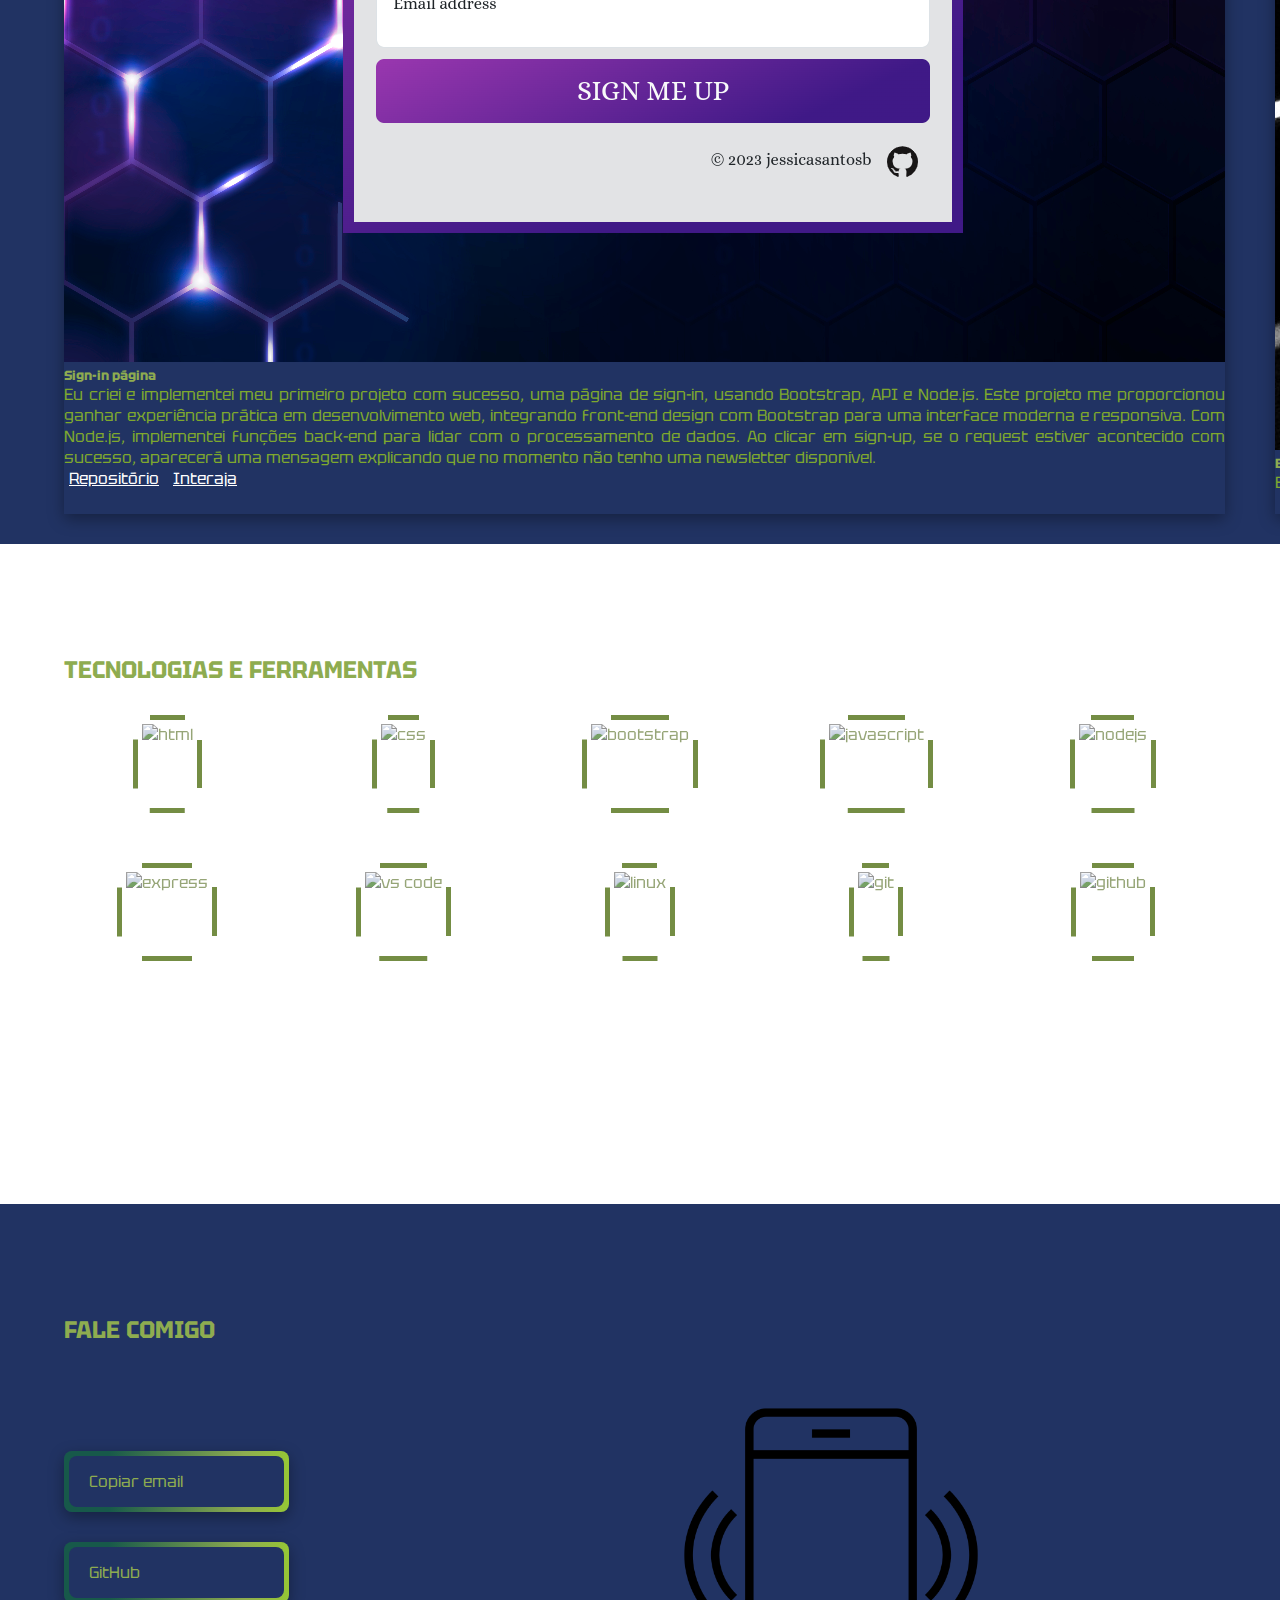
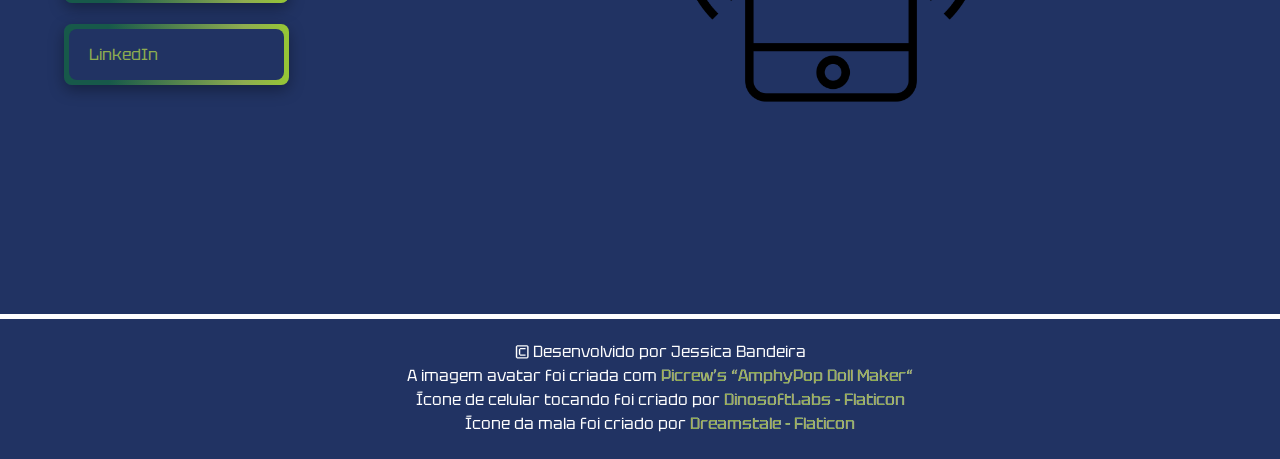
==== commit 9a0f6d44: "improving responsiveness and texts" ====
--- a/pt-br.html
+++ b/pt-br.html
@@ -2,7 +2,7 @@
 <html lang="en">
 <head>
     <meta charset="UTF-8">
-    <meta name="viewport" content="width=device-width, initial-scale=1.0">
+    <meta name="viewport" content="width=device-width, user-scalable=no">
     <title>Jessica Bandeira</title>
     <link href="images/briefcase.png" rel="icon"  type="image/x-icon" />
     <!-- bootstrap -->
@@ -63,7 +63,7 @@
     <section id="about" class="card-bg">
         <div>
             <h2>Sobre mim</h2>
-            <p>Olá! Tenho 25 anos e sou uma entusiasta autodidata em desenvolvimento web, dedicada a aprender e aprimorar minhas habilidades no universo frontend. Sem formação acadêmica, descobri na internet uma fonte rica de conhecimento, e venho me aprofundando em tecnologias como HTML, CSS e JavaScript por meio de plataformas como YouTube e Udemy. Meu entusiasmo por criar interfaces incríveis me levou a iniciar diversos projetos no GitHub, onde aplico minhas habilidades e experimento novas ideias. Além disso, possuo conhecimentos em inglês de nível intermediário, o que me permite acessar conteúdos e recursos em um dos idiomas mais utilizados no mundo da tecnologia. Estou em busca de oportunidades para ingressar no mercado de trabalho e contribuir em projetos desafiadores.</p>
+            <p>Olá! Tenho 25 anos e sou uma entusiasta autodidata em desenvolvimento web, dedicada a aprender e aprimorar minhas habilidades no universo frontend. Sem formação acadêmica, descobri na internet uma fonte rica de conhecimento, e venho me aprofundando em tecnologias como HTML, CSS e JavaScript por meio de plataformas como YouTube e Udemy. Meu entusiasmo por criar interfaces incríveis me levou a iniciar diversos projetos no GitHub, onde aplico minhas habilidades e experimento novas ideias. Além disso, possuo conhecimentos em inglês de nível intermediário, o que me permite acessar conteúdos e recursos em um dos idiomas mais utilizados no mundo da tecnologia. Seja qual for a sua necessidade, seja a expertise de um consultor freelance qualificado ou o comprometimento de um membro permanente da equipe para a sua empresa, estou aqui para ajudar e aguardo ansiosamente para discutir suas necessidades do projeto. Sinta-se à vontade para entrar em contato comigo quando quiser.</p>
         </div>
         <div class="card-content">
             <img src="images/avatar.png" alt="avatar">
@@ -78,9 +78,9 @@
                 <img src="images/calculator.png" class="card-img-top" alt="calculator">
                 <div class="card-body">
                   <h5 class="card-title">Calculadora</h5>
-                  <p class="card-text">Eu desenvolvi uma calculadora visualmente atrativa usando JavaScript e com um foco principal no CSS. Essa calculadora permite o usuário a execultar operações aritméticas básicas como soma, subtração, multiplicação e divisão. A interface do usuário é bem trabalhada com atenção aos detalhes, fazendo ser fácil para usar e prazeroso de se ver. Esta não é apenas uma ferramenta funcional, mas também uma experiência visual.</p>
+                  <p class="card-text">Eu desenvolvi uma calculadora visualmente atrativa usando JavaScript e com um foco principal no CSS. Essa calculadora permite o usuário a execultar operações aritméticas básicas como soma, subtração, multiplicação e divisão. A interface do usuário é bem trabalhada com atenção aos detalhes, fazendo ser fácil para usar e prazeroso de se ver. Esta não é apenas uma ferramenta funcional, mas também uma experiência visual. Experimente e veja como a matemática pode ser prática e visualmente atraente!</p>
                   <a href="https://github.com/jessicasantosb/calculator" target="_blank" class="btn">Repositório</a>
-                  <a href="https://jessicasantosb.github.io/calculator/" target="_blank" class="btn">Projeto</a>
+                  <a href="https://jessicasantosb.github.io/calculator/" target="_blank" class="btn">Interaja</a>
                 </div>
               </div>    
               <div class="card">
@@ -89,7 +89,7 @@
                   <h5 class="card-title">App Clima e Tempo</h5>
                   <p class="card-text">Eu desenvolvi uma aplicação de tempo e clima como um projeto prático para aprender APIs e Node.js. Por meio de uma integração com uma API, é retornado em tempo real dados do tempo e clima, isso é apresentado em um formato compreensível para o usuário. É possível pesquisar por cidades ou regiões expecíficas e instantâneamente receber as informações, como temperatura, umidade, e condições do tempo.</p>
                   <a href="https://github.com/jessicasantosb/weather-app" target="_blank" class="btn">Repositório</a>
-                  <a href="https://jessicasantosb.github.io/weather-app/" target="_blank" class="btn">Projeto</a>
+                  <a href="https://jessicasantosb.github.io/weather-app/" target="_blank" class="btn">Interaja</a>
                 </div>
               </div>    
               <div class="card">
@@ -98,7 +98,7 @@
                   <h5 class="card-title">Sign-in página</h5>
                   <p class="card-text">Eu criei e implementei meu primeiro projeto com sucesso, uma página de sign-in, usando Bootstrap, API e Node.js. Este projeto me proporcionou ganhar experiência prática em desenvolvimento web, integrando front-end design com Bootstrap para uma interface moderna e responsiva. Com Node.js, implementei funções back-end para lidar com o processamento de dados. Ao clicar em sign-up, se o request estiver acontecido com sucesso, aparecerá uma mensagem explicando que no momento não tenho uma newsletter disponível.</p>
                   <a href="https://github.com/jessicasantosb/landing-page" target="_blank" class="btn ">Repositório</a>
-                  <a href="http://landingpage-p8g0.onrender.com/" target="_blank" class="btn">Projeto</a>
+                  <a href="http://landingpage-p8g0.onrender.com/" target="_blank" class="btn">Interaja</a>
                 </div>
               </div>
               <div class="card" aria-hidden="true">
--- a/style.css
+++ b/style.css
@@ -28,6 +28,12 @@
 /* sections */
 section {
     padding: 80px 5% 30px 5%;
+}
+
+@media screen and (max-width: 1000px) {
+    section {
+        padding-top: 20px;
+    }
 }
 
 /* buttons */
@@ -77,7 +83,7 @@
     list-style: none;
     height: 100%;
     justify-content: flex-end;
-    gap: 15px;
+    gap: 20px;
     align-items: center;
     text-transform: uppercase;
 }
@@ -100,7 +106,7 @@
 .nav-links li a {
     color: #fff;
     text-decoration: none;
-    font-size: 16px;
+    font-size: 20px;
 }
 .nav-links li a:hover {
     color: #7fa82e;
@@ -153,14 +159,13 @@
     .nav-links li a {
         background-color: #213363;
         box-shadow: rgba(0, 0, 0, 0.35) 0px 5px 20px;
-        /* text-shadow: rgba(0, 0, 0, 0.35) 0px 5px 20px; */
         font-size: 1rem;
         padding: 10px;
         border-radius: 10px;
     }
     .nav-links.open {
         clip-path: circle(1000px at 90% -10%);
-        -webkit-clip-path: circle(1000px at 90% -10%);
+        -webkit-clip-path: circle(1500px at 90% -10%);
         pointer-events: all;
     }
 }
@@ -265,7 +270,7 @@
     background-color: #213363;
     color: #8EAC50;
     position: relative;
-    min-height: 700px;
+    min-height: 100vh;
     padding: 10% 5% 0 5%;
     display: flex;
     justify-content: space-around;
@@ -273,11 +278,11 @@
     flex-wrap: wrap;
 }
 #home div h1 {
-    font-size: 3rem;
+    font-size: 5rem;
     color: #7fa82e;
 }
 #home div h3 {
-    font-size: 1.5rem;
+    font-size: 2rem;
     padding-bottom: 15px;
 }
 #home div button a {
@@ -293,13 +298,13 @@
     display: inline-block;
 }
 figure img {
-    max-height: 300px;
+    max-height: 500px;
     margin-top: 20px;
 }
 figure figcaption {
     position: absolute;
-    padding: 160px 0 0 105px;
-    font-size: 1.10rem;
+    padding: 270px 0 0 180px;
+    font-size: 1.75rem;
     color: #213363;
     text-shadow: 0px 0px 5px #fff;
     white-space: nowrap;
@@ -320,9 +325,9 @@
         padding-top: 25%;
     }
 }
-@media screen and (max-width: 500px) {
+@media screen and (max-width: 600px) {
     #home div h1 {
-        font-size: 2rem;
+        font-size: 2.5rem;
     }
     #home div h3 {
         font-size: 1rem;
@@ -339,13 +344,13 @@
 /* about section */
 #about {
     position: relative;
-    min-height: 600px;
     color: #213363;
     display: flex;
     justify-content: space-between;
     align-items: center;
     gap: 30px;
     text-align: justify;
+    padding-bottom: 0;
 }
 .card-content img {
     height: 400px;
@@ -353,14 +358,12 @@
 
 @media screen and (max-width: 900px) {
     #about {
-        min-height: 400px;
         flex-direction: column;
-        place-items: center;
         gap: 30px;
         font-size: 0.75rem;
     }
     .card-content img {
-        height: 200px;
+        height: 250px;
     }
 }
 
@@ -582,6 +585,9 @@
     flex-direction: column;
     padding: 20px;
     bottom: 0;
+    -webkit-user-select: none;
+    -ms-user-select: none;
+    user-select: none;
 }
 #footer p {
     --b: 0.1em;   /* thickness of the line */
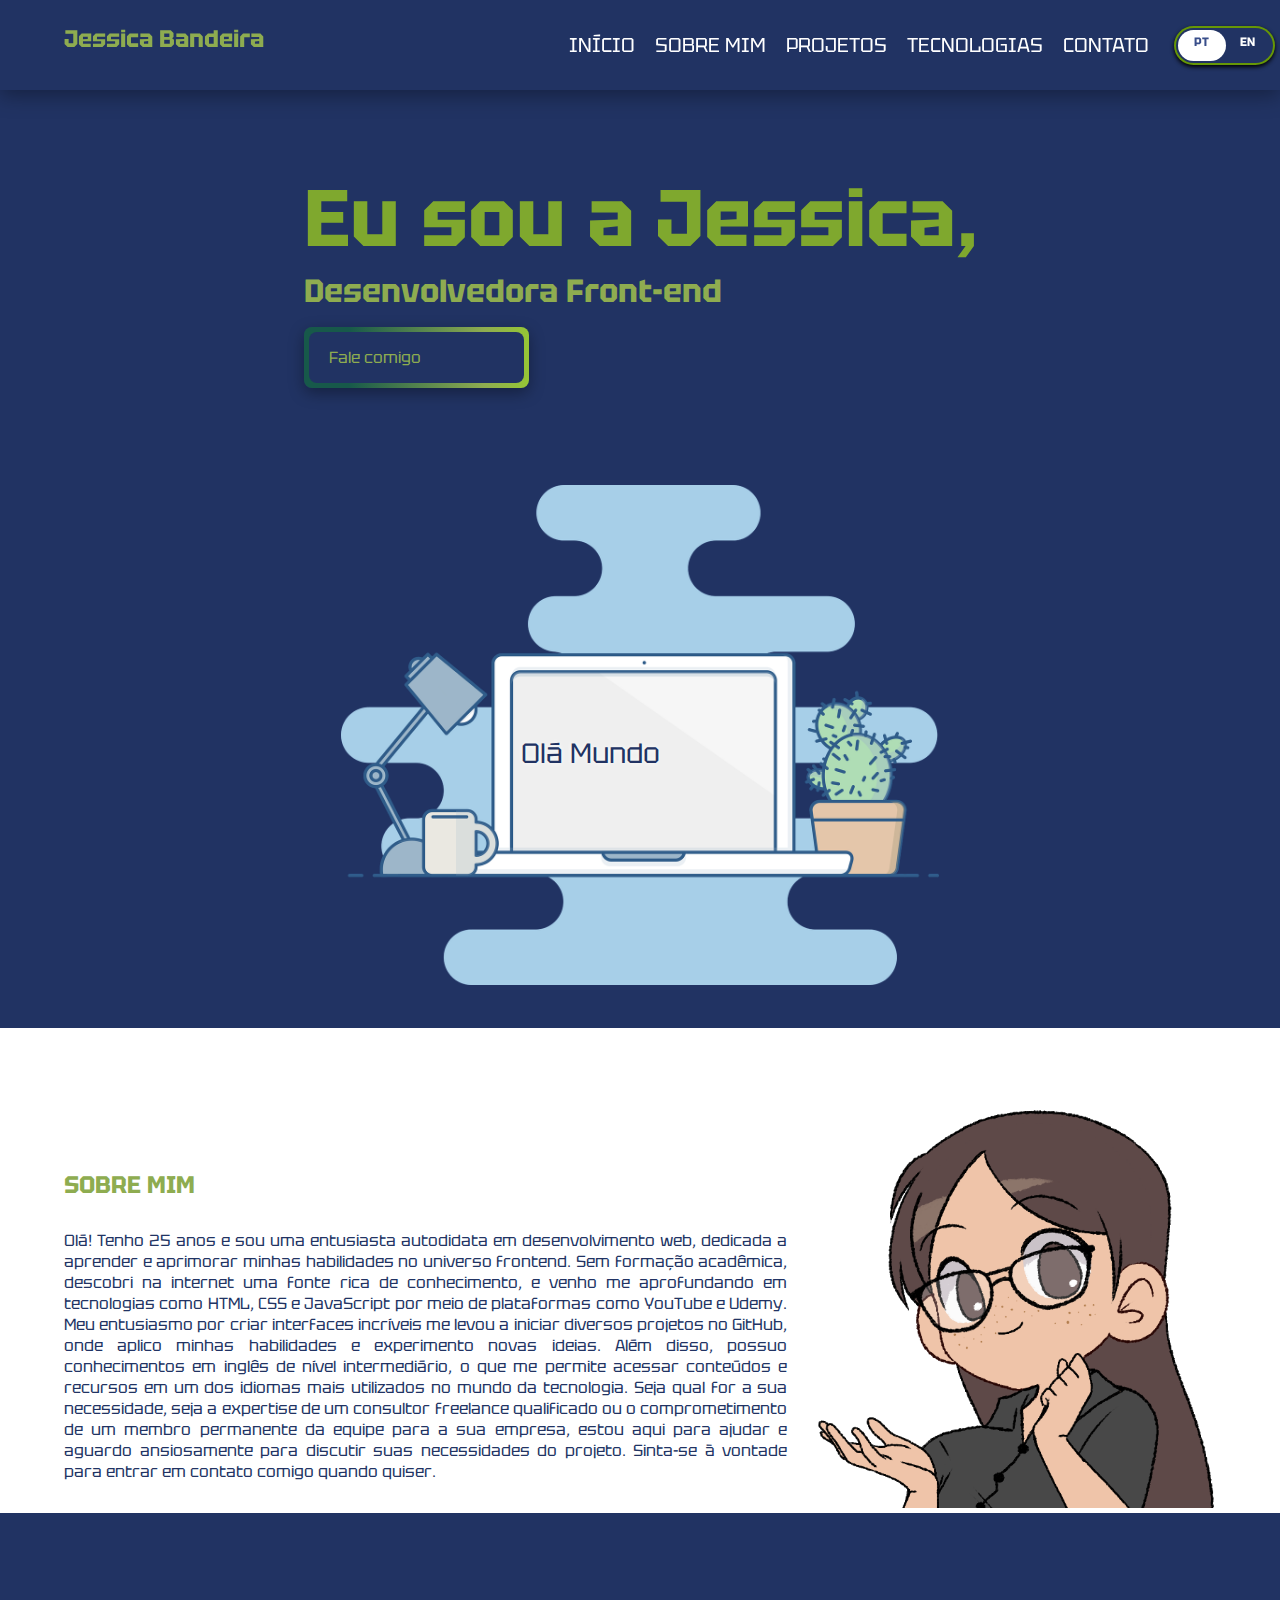
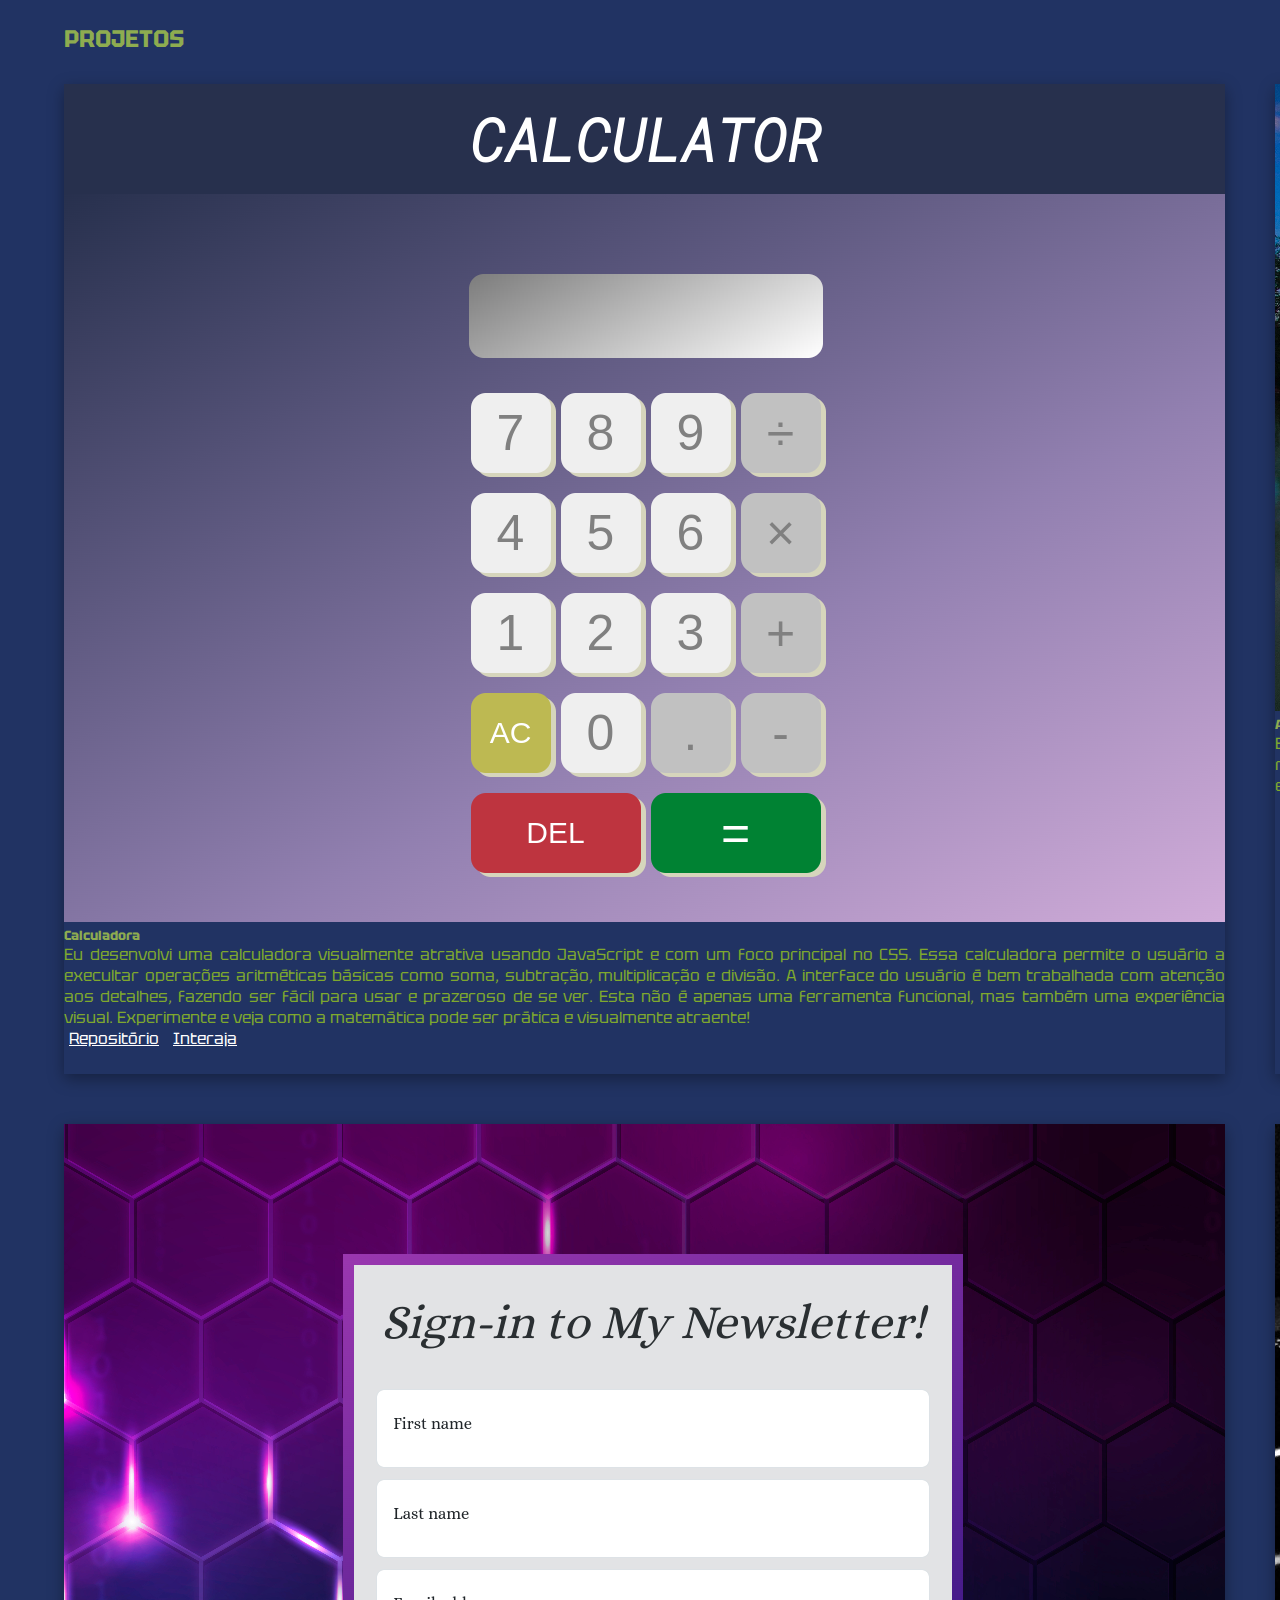
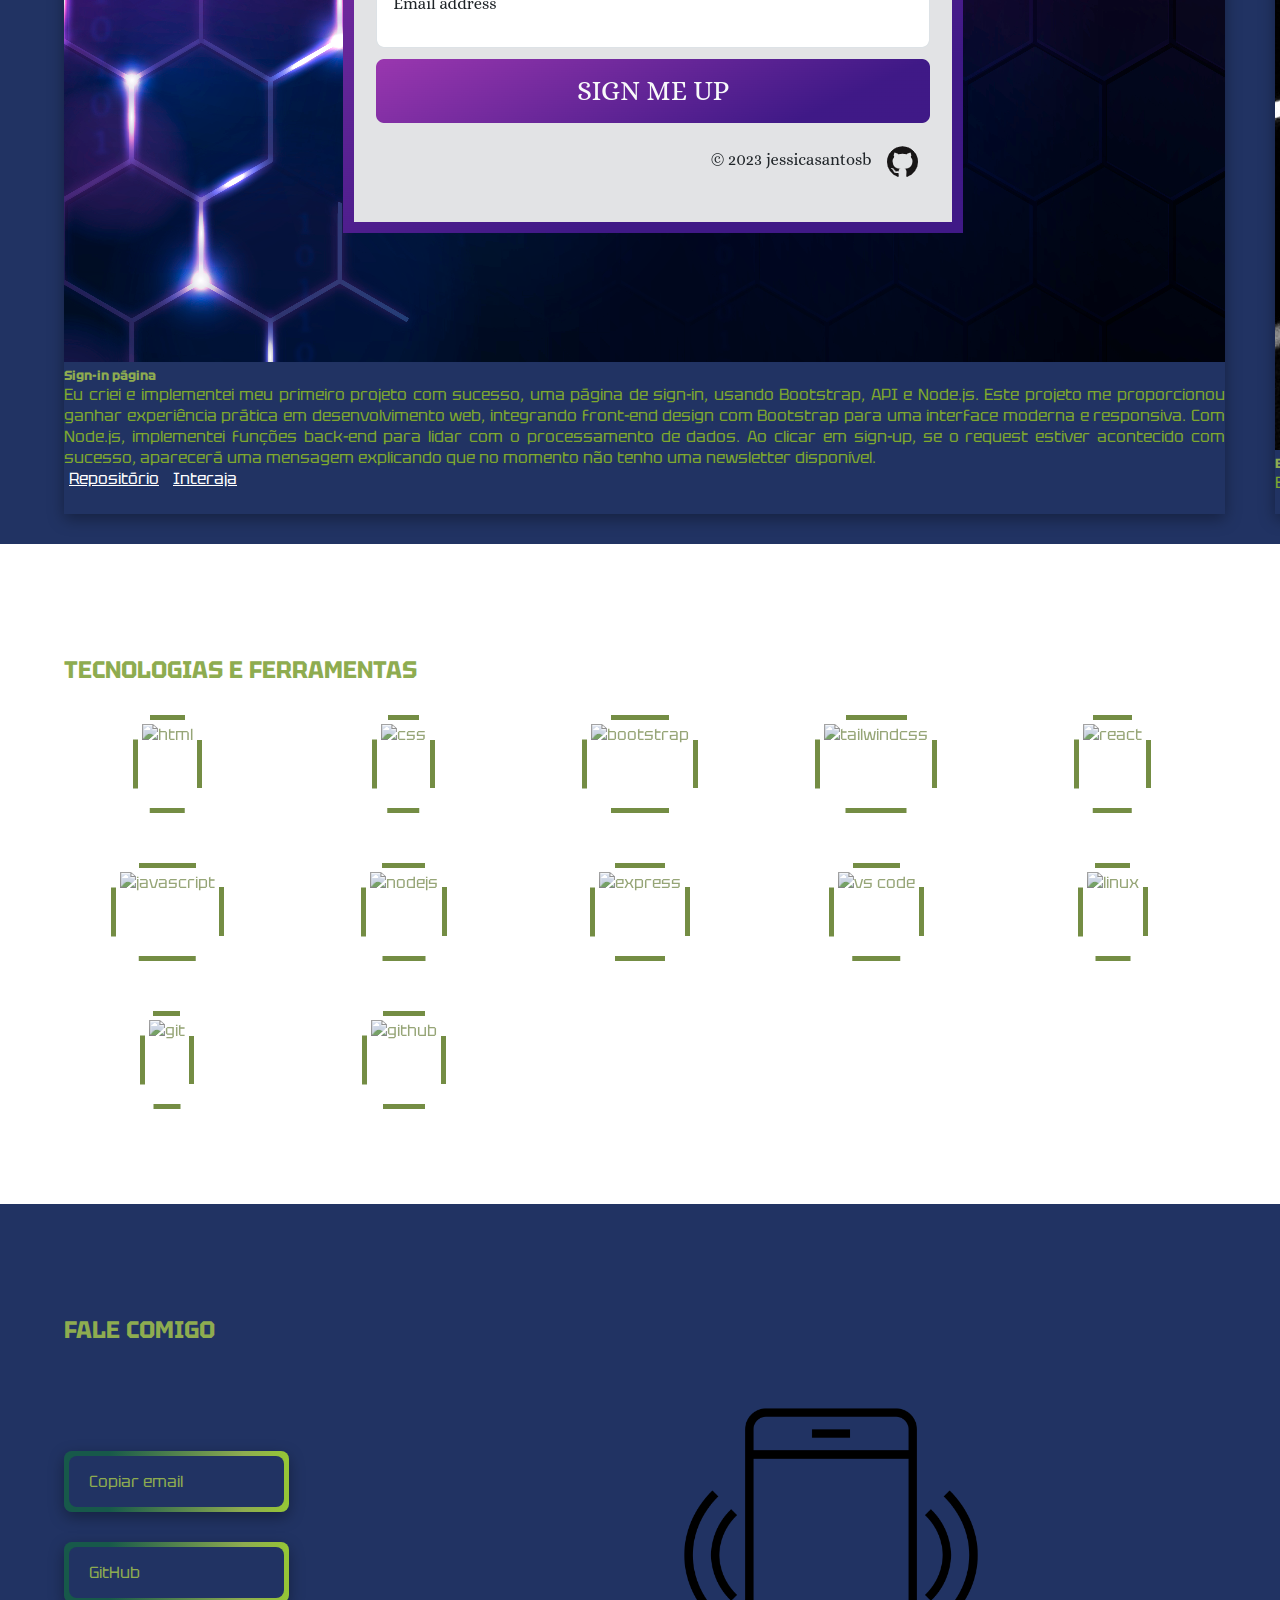
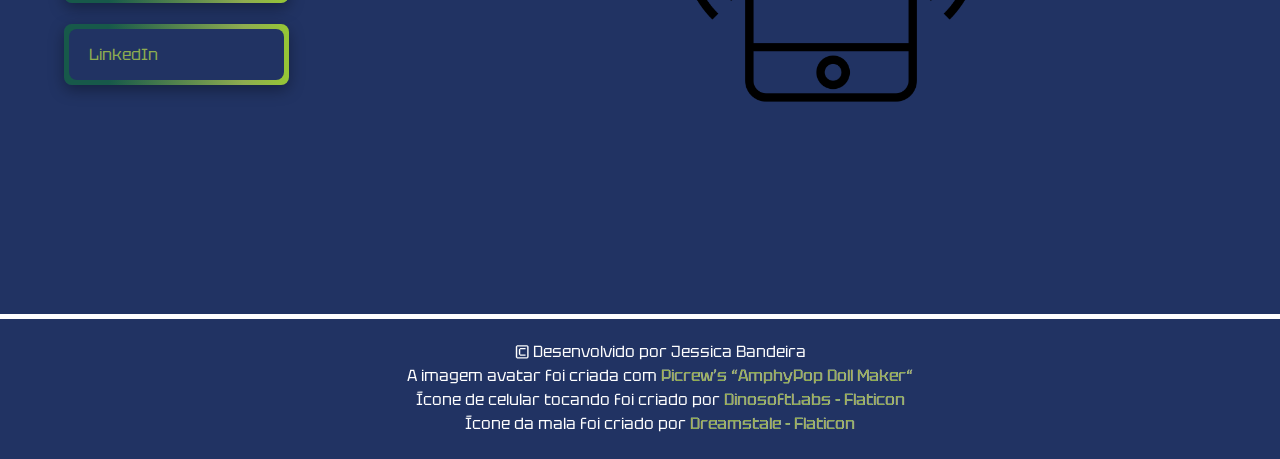
==== commit d9063a5f: "change wheater app version and add new tecnologies" ====
--- a/pt-br.html
+++ b/pt-br.html
@@ -87,9 +87,9 @@
                 <img src="images/weather.png" class="card-img-top" alt="weather app">
                 <div class="card-body">
                   <h5 class="card-title">App Clima e Tempo</h5>
-                  <p class="card-text">Eu desenvolvi uma aplicação de tempo e clima como um projeto prático para aprender APIs e Node.js. Por meio de uma integração com uma API, é retornado em tempo real dados do tempo e clima, isso é apresentado em um formato compreensível para o usuário. É possível pesquisar por cidades ou regiões expecíficas e instantâneamente receber as informações, como temperatura, umidade, e condições do tempo.</p>
+                  <p class="card-text">Eu desenvolvi uma aplicação de tempo e clima como um projeto prático para aprender React, APIs e Node.js. Por meio de uma integração com uma API, é retornado em tempo real dados do tempo e clima, isso é apresentado em um formato compreensível para o usuário. É possível pesquisar por cidades ou regiões expecíficas e instantâneamente receber as informações, como temperatura, umidade, e condições do tempo.</p>
                   <a href="https://github.com/jessicasantosb/weather-app" target="_blank" class="btn">Repositório</a>
-                  <a href="https://jessicasantosb.github.io/weather-app/" target="_blank" class="btn">Interaja</a>
+                  <a href="https://weather-app-react-7f5vuza17-jessicasantosb.vercel.app/" target="_blank" class="btn">Interaja</a>
                 </div>
               </div>    
               <div class="card">
@@ -128,6 +128,8 @@
             <img src="https://cdn.jsdelivr.net/gh/devicons/devicon/icons/html5/html5-original.svg" alt="html"/>
             <img src="https://cdn.jsdelivr.net/gh/devicons/devicon/icons/css3/css3-original.svg" alt="css"/>
             <img src="https://cdn.jsdelivr.net/gh/devicons/devicon/icons/bootstrap/bootstrap-original.svg" alt="bootstrap"/>
+            <img src="https://cdn.jsdelivr.net/gh/devicons/devicon/icons/tailwindcss/tailwindcss-original-wordmark.svg" alt="tailwindcss"/>
+            <img src="https://cdn.jsdelivr.net/gh/devicons/devicon/icons/react/react-original.svg" alt="react"/>
             <img src="https://cdn.jsdelivr.net/gh/devicons/devicon/icons/javascript/javascript-original.svg" alt="javascript"/>
             <img src="https://cdn.jsdelivr.net/gh/devicons/devicon/icons/nodejs/nodejs-original.svg" alt="nodejs"/>
             <img src="https://cdn.jsdelivr.net/gh/devicons/devicon/icons/express/express-original.svg" alt="express"/>
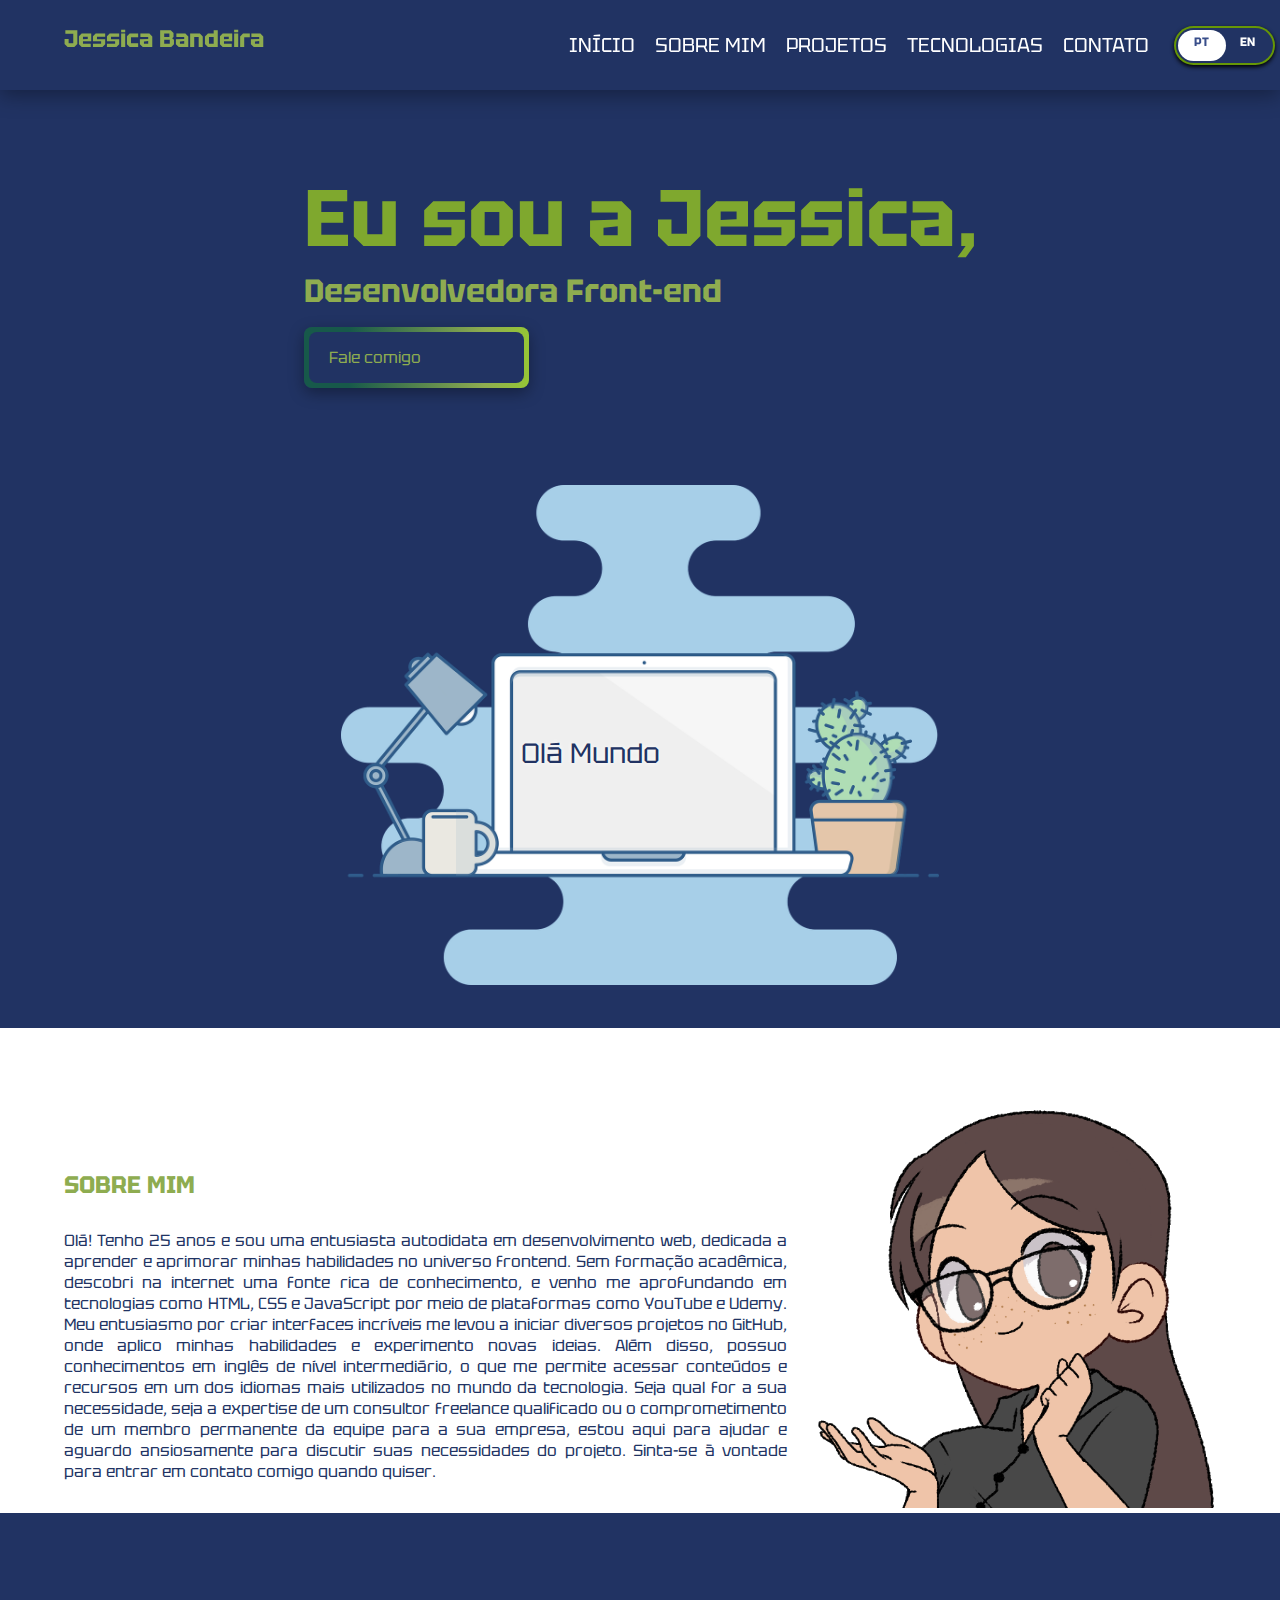
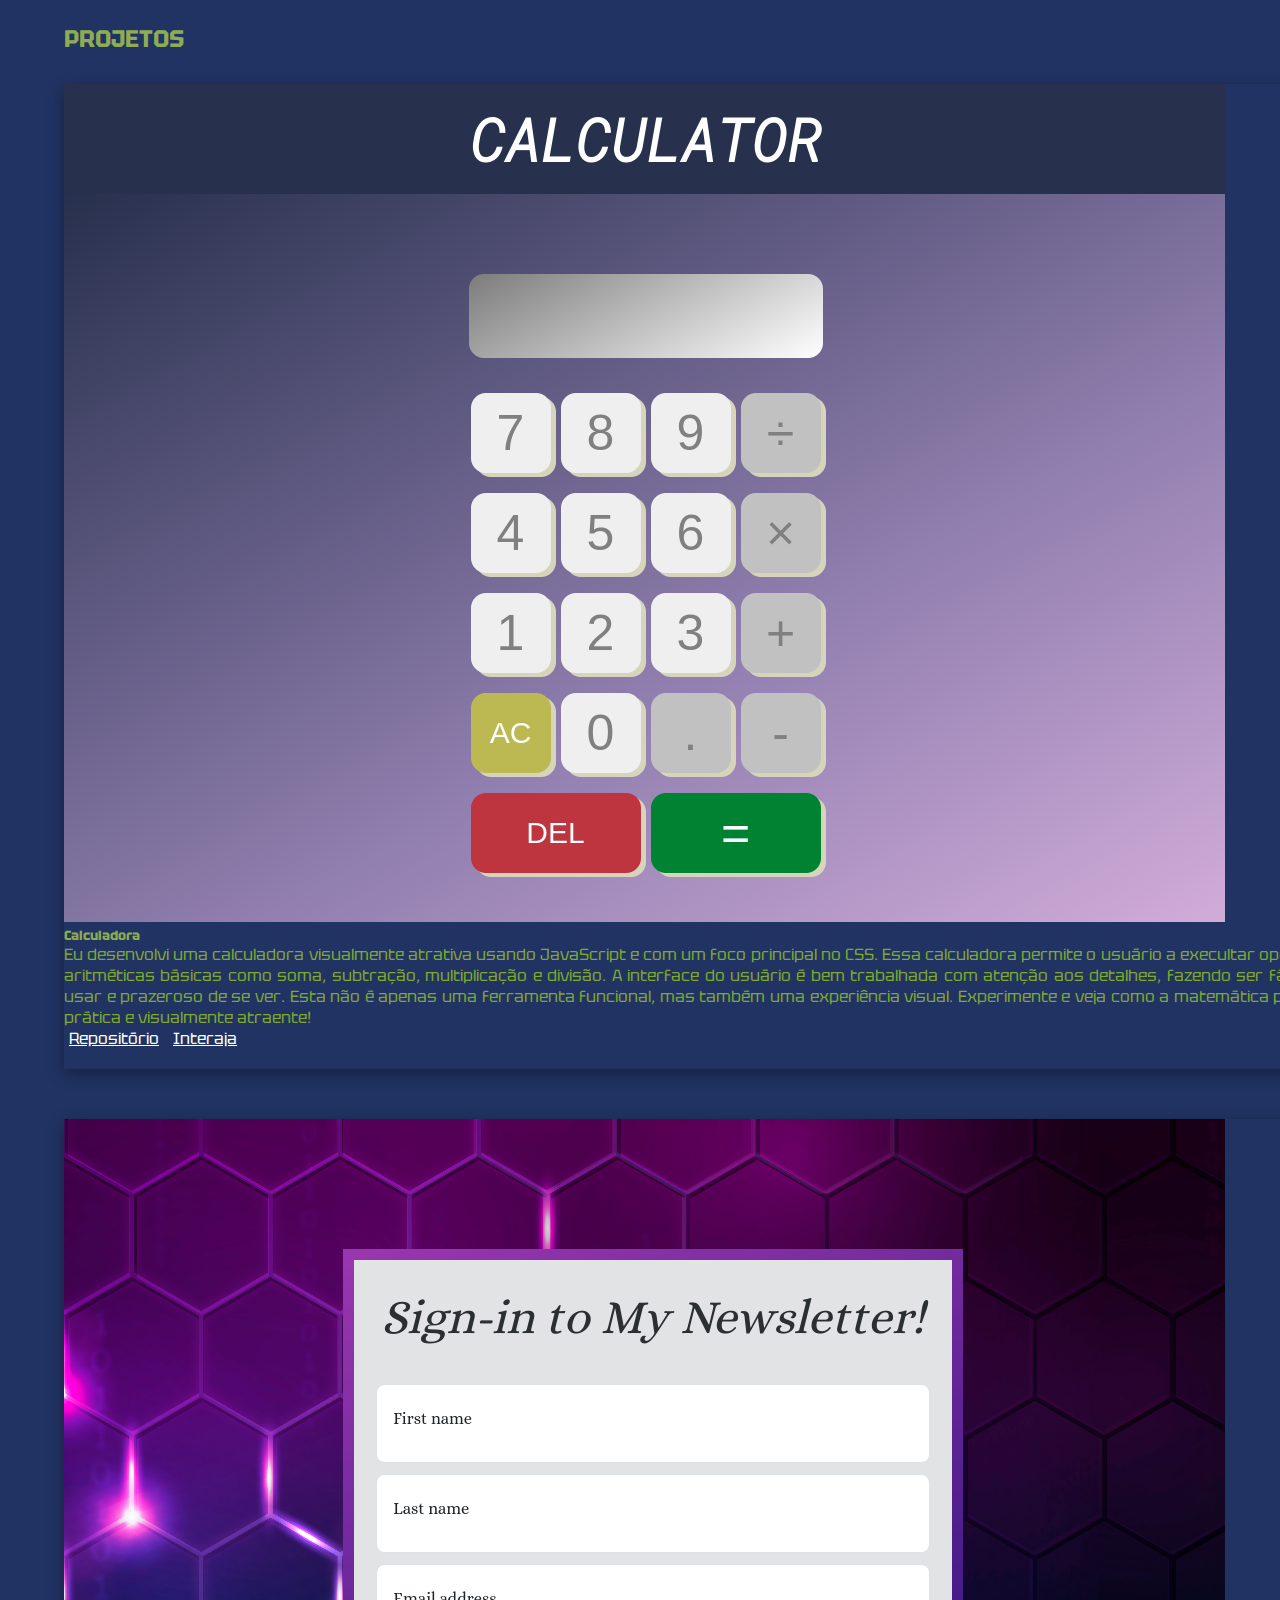
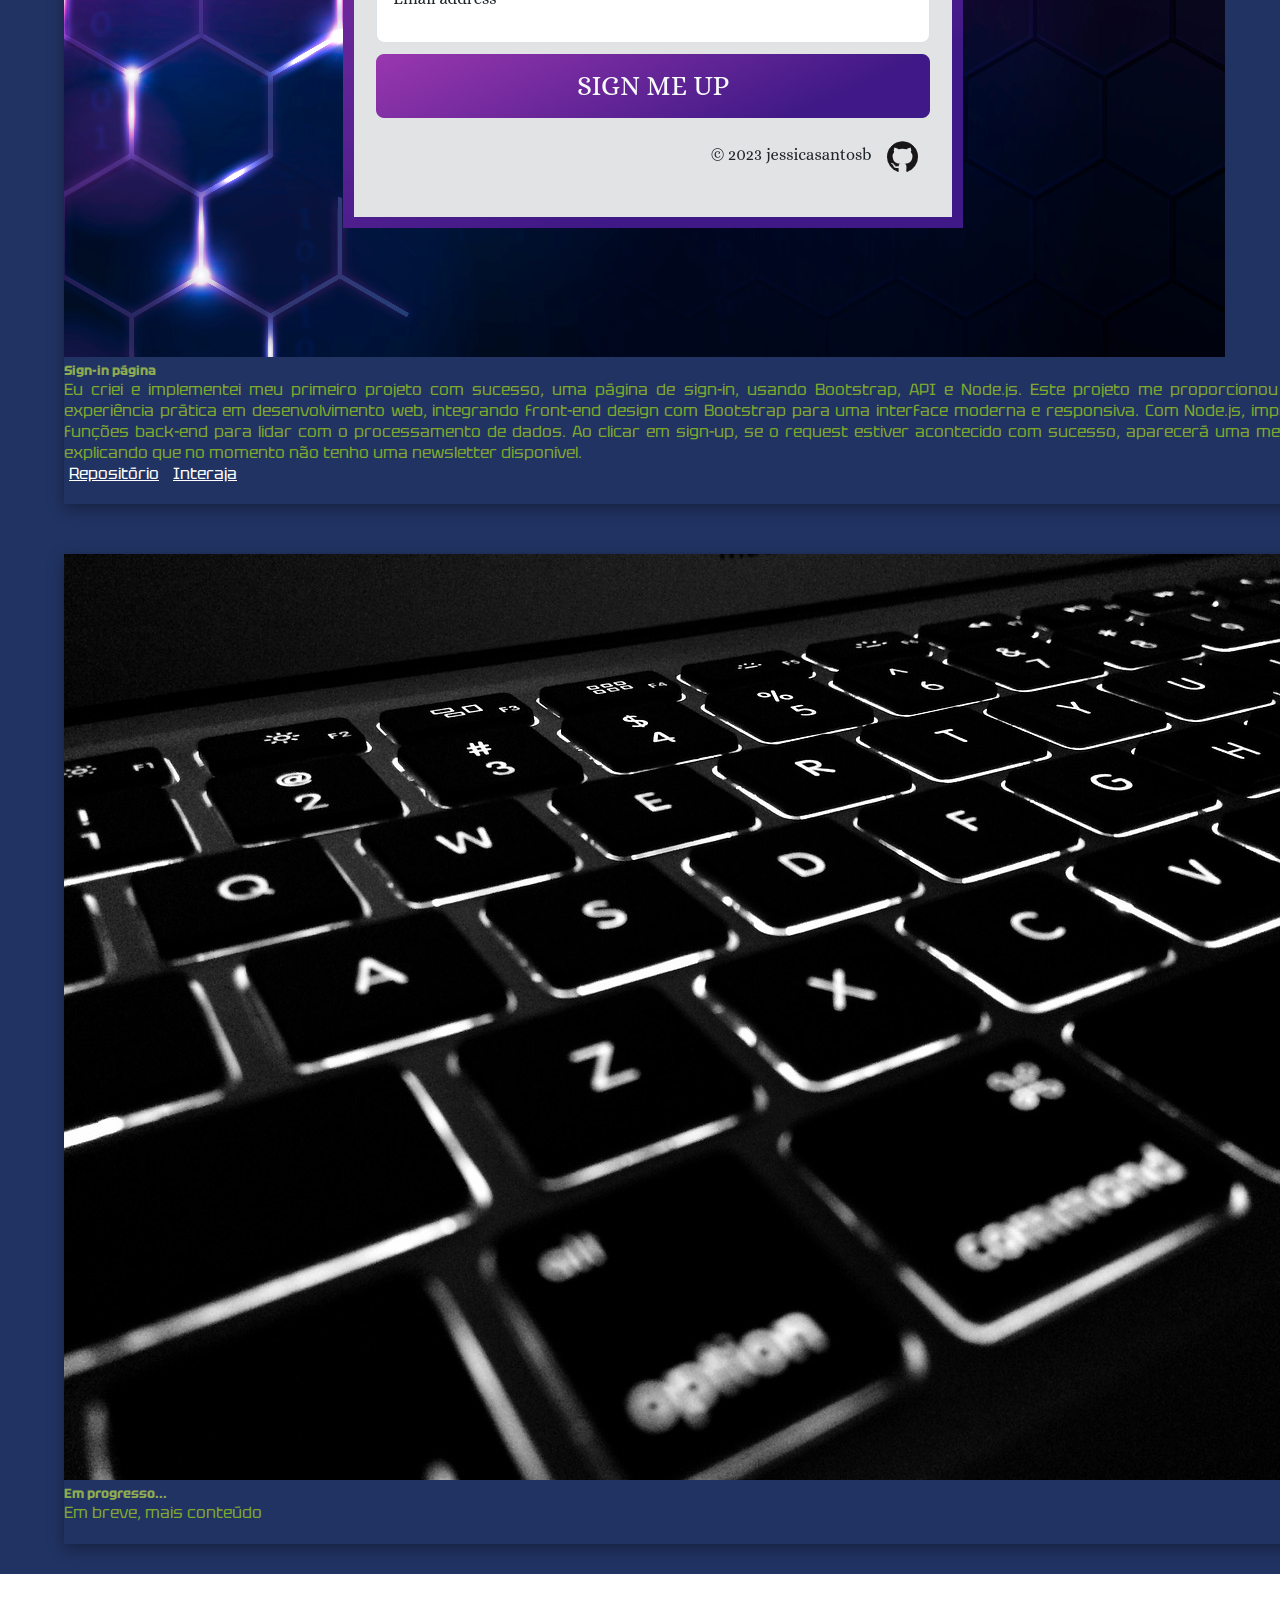
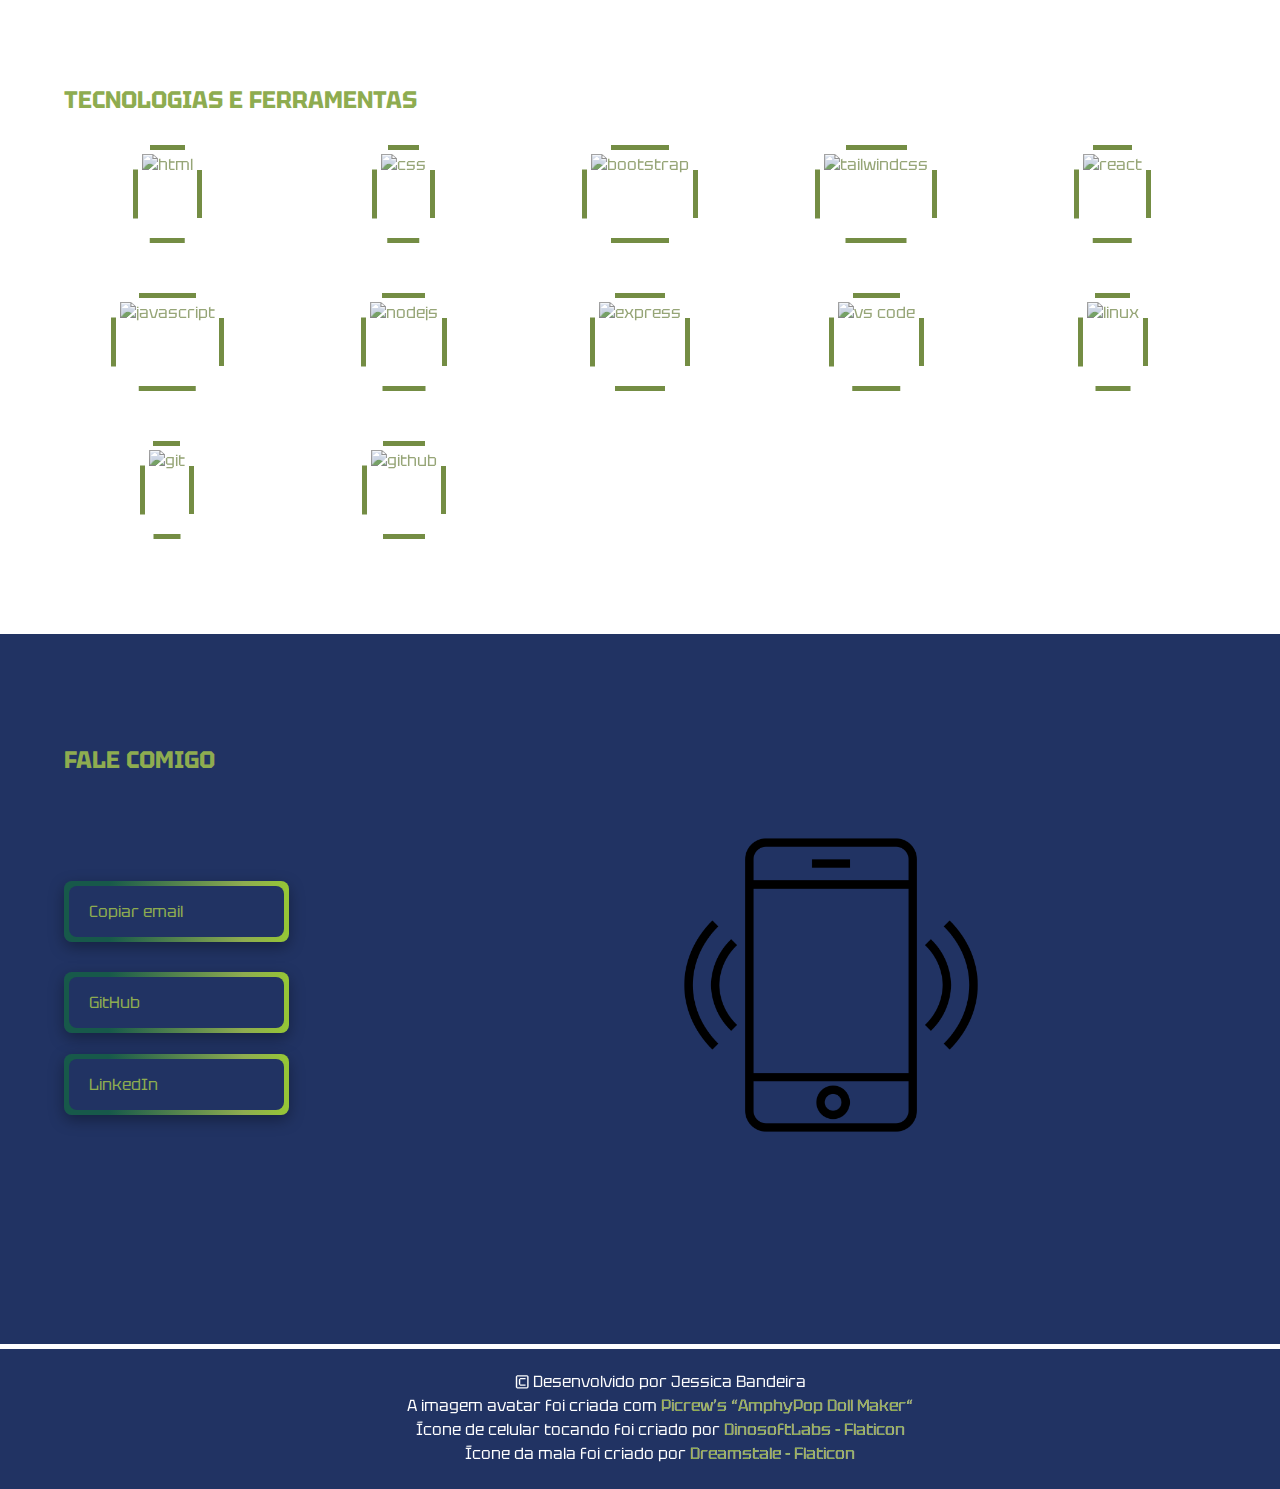
==== commit dac20dca: "add reamed.books project" ====
--- a/pt-br.html
+++ b/pt-br.html
@@ -89,7 +89,7 @@
                   <h5 class="card-title">App Clima e Tempo</h5>
                   <p class="card-text">Eu desenvolvi uma aplicação de tempo e clima como um projeto prático para aprender React, APIs e Node.js. Por meio de uma integração com uma API, é retornado em tempo real dados do tempo e clima, isso é apresentado em um formato compreensível para o usuário. É possível pesquisar por cidades ou regiões expecíficas e instantâneamente receber as informações, como temperatura, umidade, e condições do tempo.</p>
                   <a href="https://github.com/jessicasantosb/weather-app" target="_blank" class="btn">Repositório</a>
-                  <a href="https://weather-app-react-7f5vuza17-jessicasantosb.vercel.app/" target="_blank" class="btn">Interaja</a>
+                  <a href="https://weather-app-react-nnly64lze-jessicasantosb.vercel.app/" target="_blank" class="btn">Interaja</a>
                 </div>
               </div>    
               <div class="card">
@@ -99,6 +99,15 @@
                   <p class="card-text">Eu criei e implementei meu primeiro projeto com sucesso, uma página de sign-in, usando Bootstrap, API e Node.js. Este projeto me proporcionou ganhar experiência prática em desenvolvimento web, integrando front-end design com Bootstrap para uma interface moderna e responsiva. Com Node.js, implementei funções back-end para lidar com o processamento de dados. Ao clicar em sign-up, se o request estiver acontecido com sucesso, aparecerá uma mensagem explicando que no momento não tenho uma newsletter disponível.</p>
                   <a href="https://github.com/jessicasantosb/landing-page" target="_blank" class="btn ">Repositório</a>
                   <a href="http://landingpage-p8g0.onrender.com/" target="_blank" class="btn">Interaja</a>
+                </div>
+              </div>
+              <div class="card">
+                <img src="images/readme.books.png" class="card-img-top" alt="sign-in page">
+                <div class="card-body">
+                  <h5 class="card-title">Readme.Books</h5>
+                  <p class="card-text">Uma aplicação web interativa construída com React, especialmente voltada para amantes de livros. Esta plataforma permite aos usuários compartilharem seu amor pelos livros, avaliando e comentando sobre suas leituras favoritas. Ela oferece um espaço social para os amantes da leitura, onde os usuários podem fazer login, avaliar os livros que leram e explorar as avaliações e comentários contribuídos por outros apaixonados por livros.</p>
+                  <a href="https://github.com/jessicasantosb/readme.book" target="_blank" class="btn ">Repository</a>
+                  <a href="https://readmebooks.vercel.app/" target="_blank" class="btn">Try it out</a>
                 </div>
               </div>
               <div class="card" aria-hidden="true">
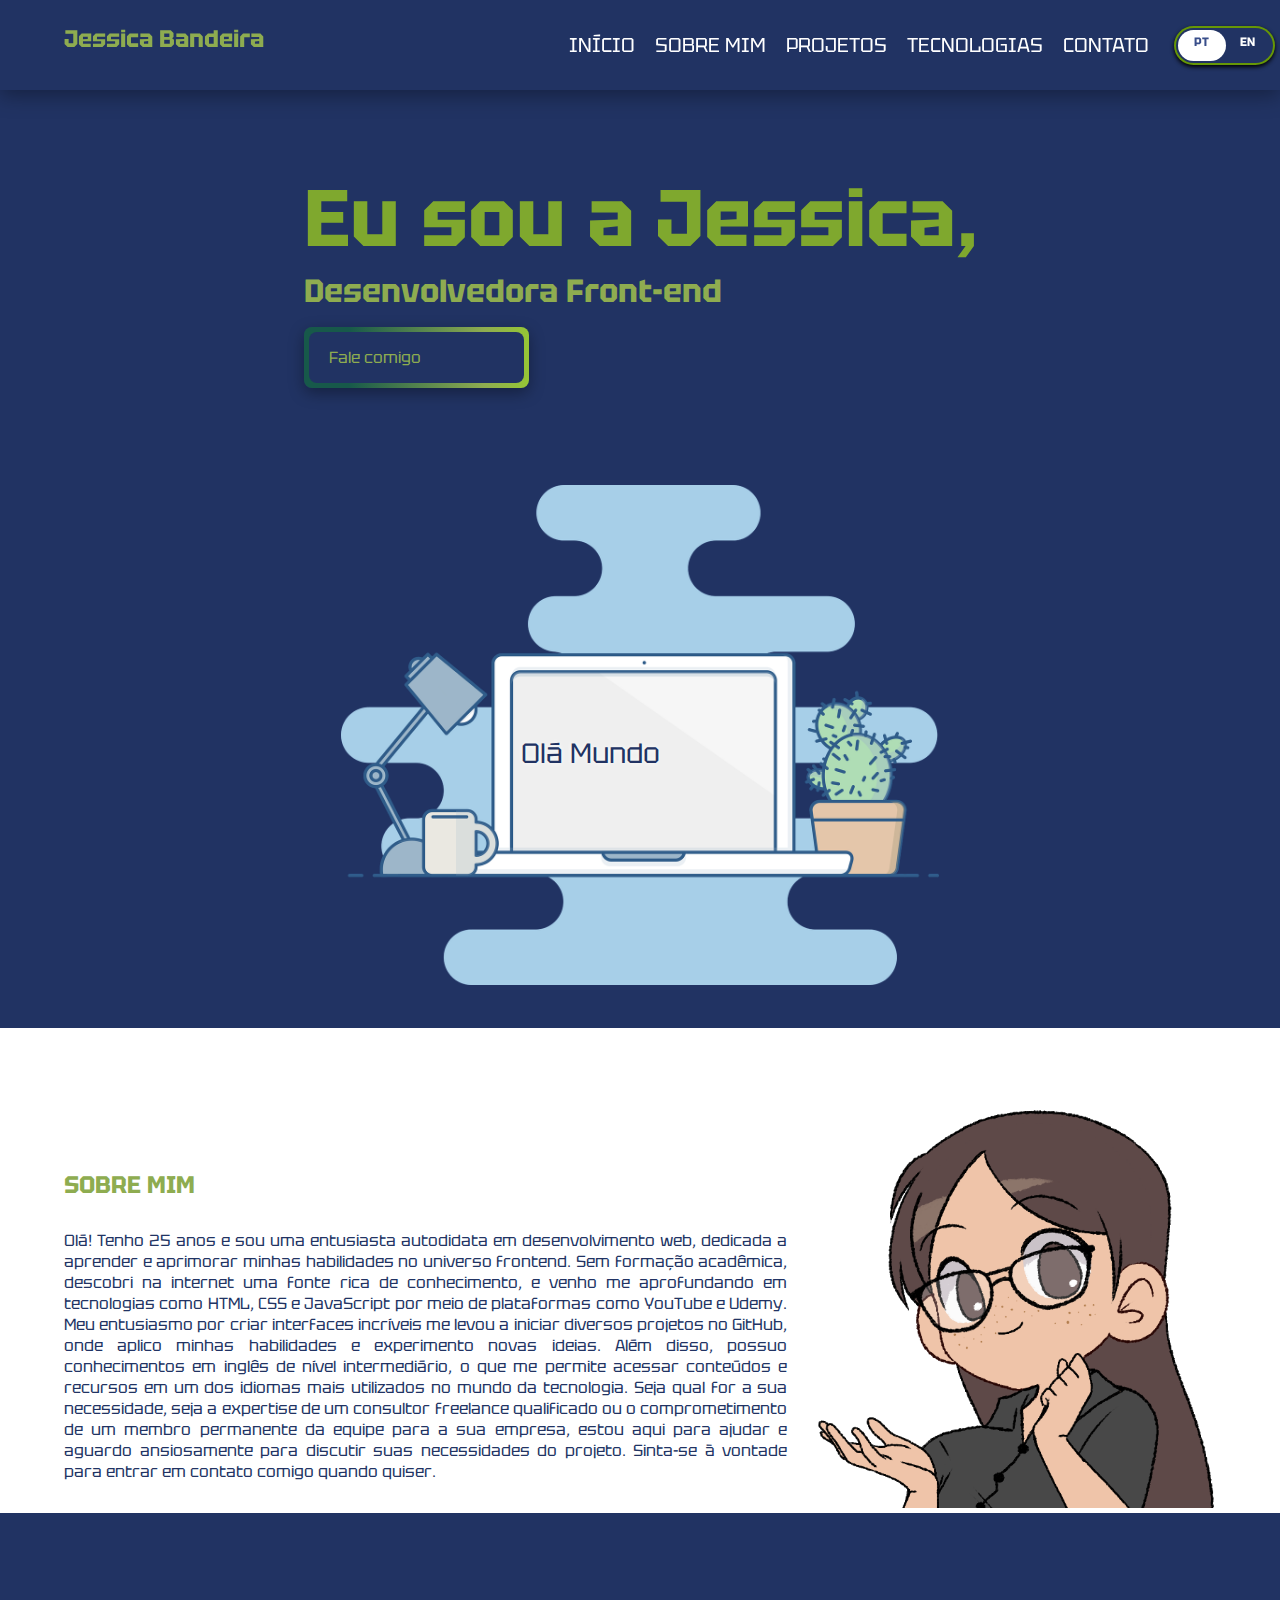
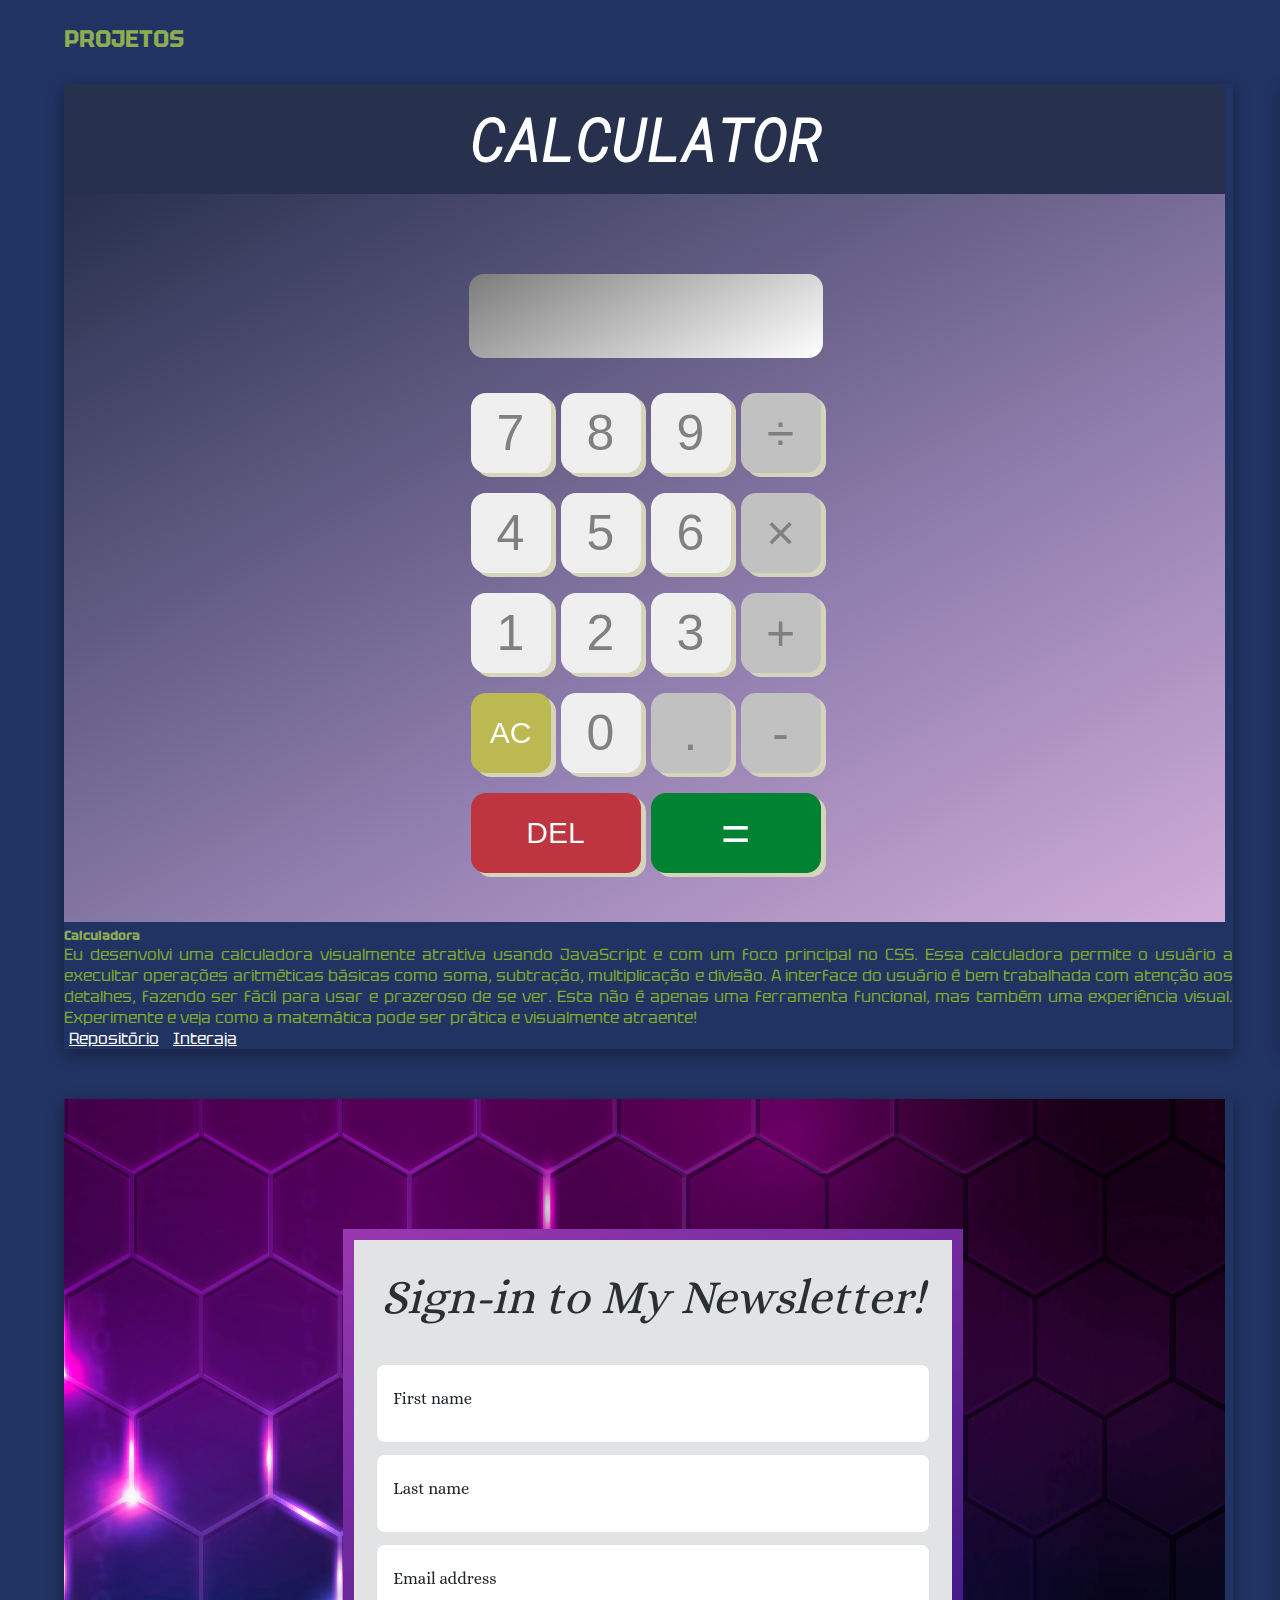
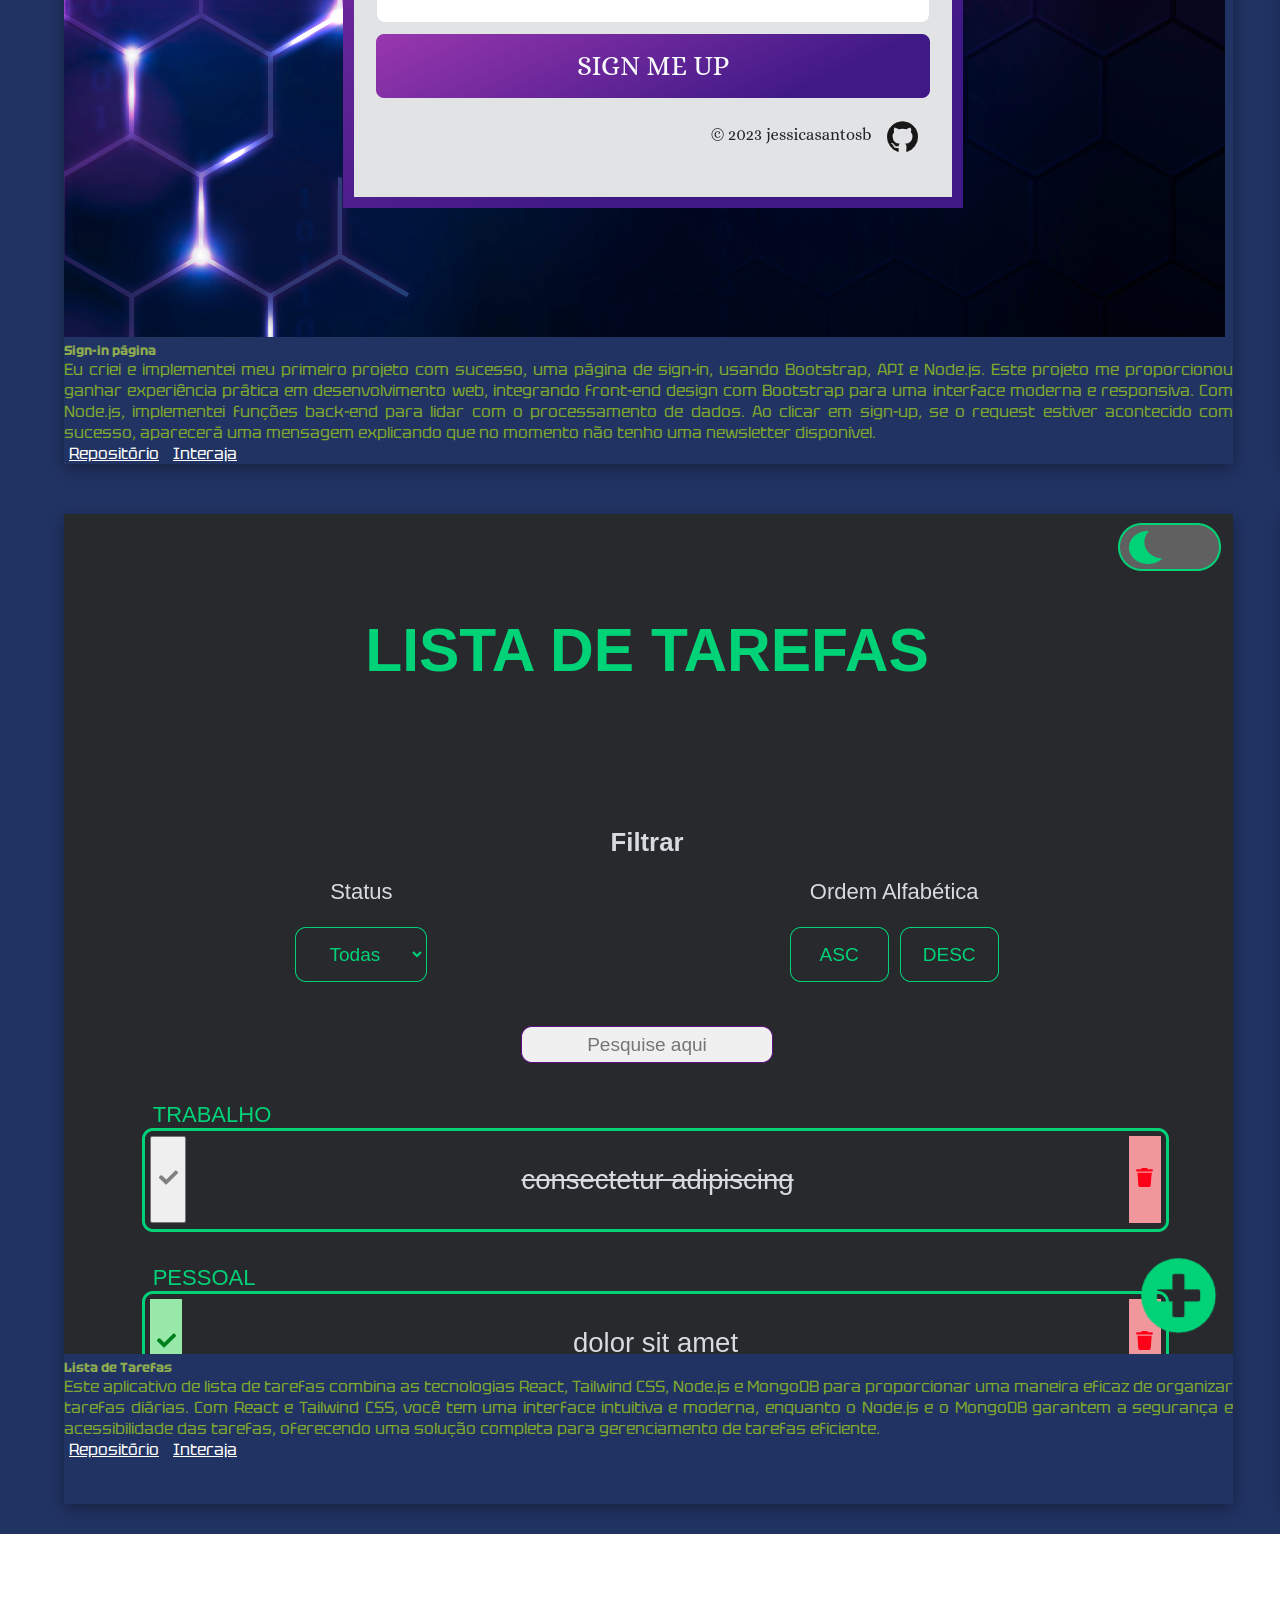
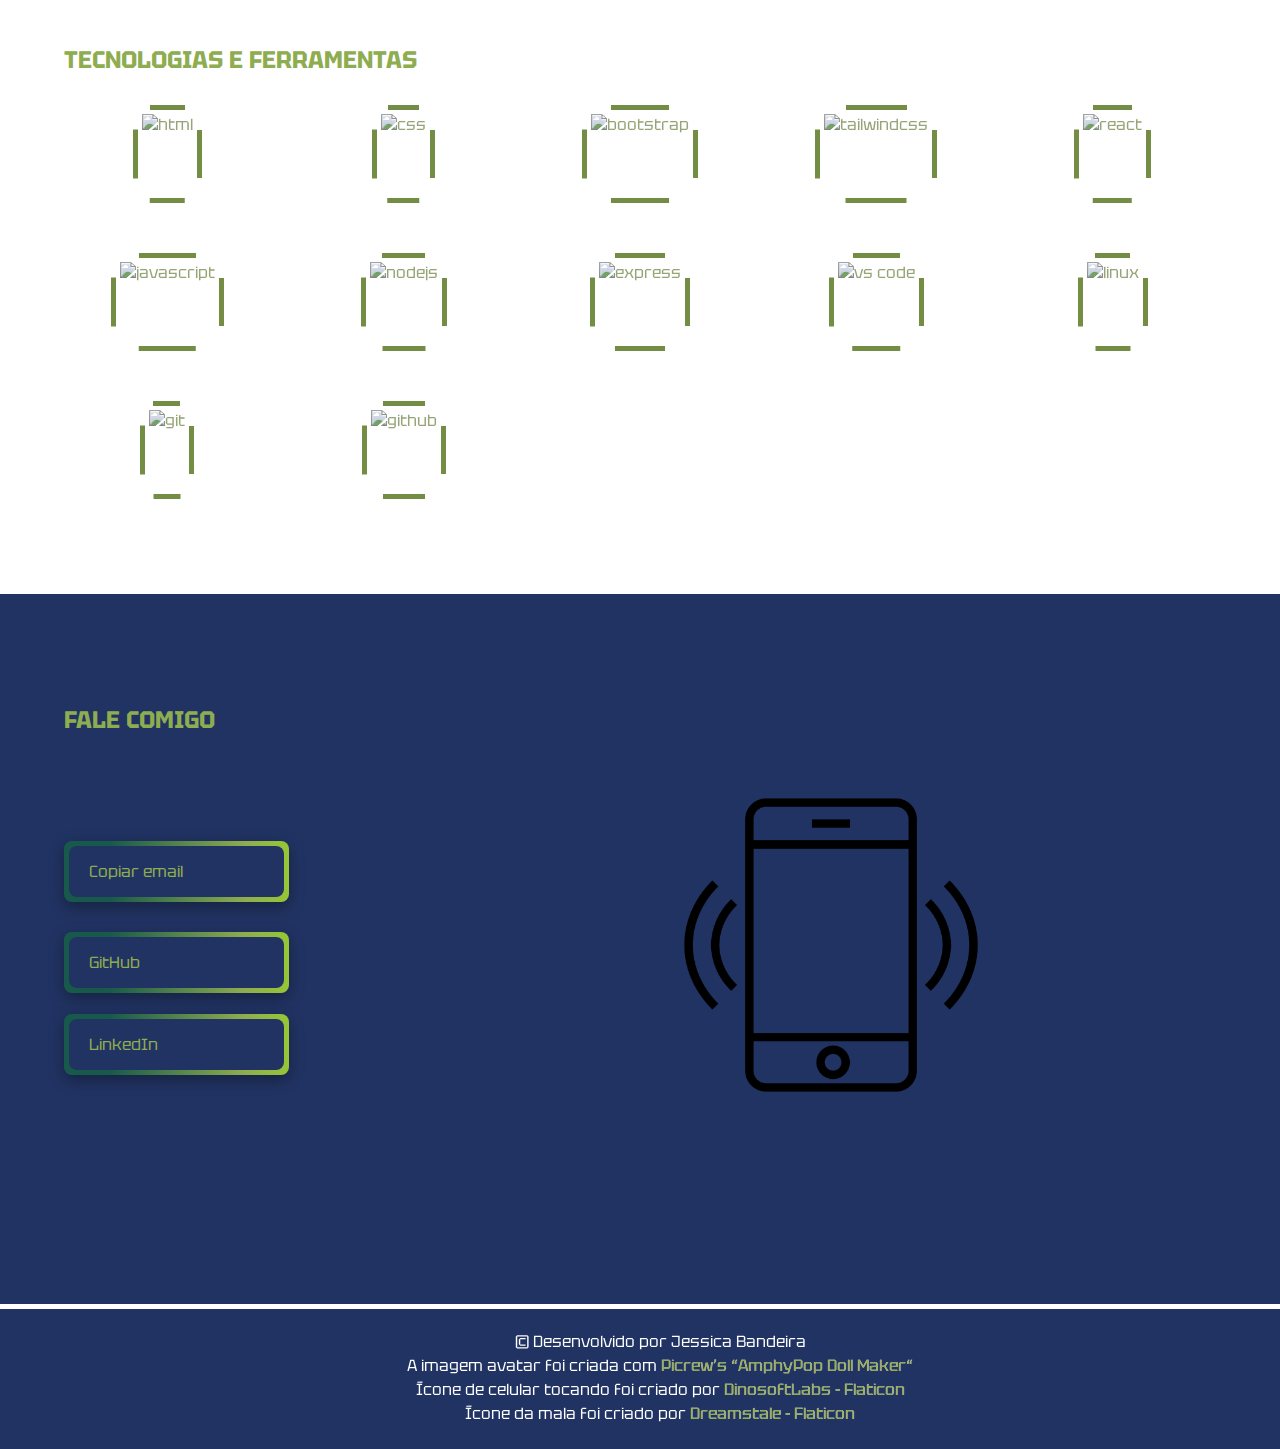
==== commit 95f3e548: "add To Do List project" ====
--- a/pt-br.html
+++ b/pt-br.html
@@ -102,12 +102,21 @@
                 </div>
               </div>
               <div class="card">
-                <img src="images/readme.books.png" class="card-img-top" alt="sign-in page">
+                <img src="images/readme.books.png" class="card-img-top" alt="readme.books">
                 <div class="card-body">
                   <h5 class="card-title">Readme.Books</h5>
                   <p class="card-text">Uma aplicação web interativa construída com React, especialmente voltada para amantes de livros. Esta plataforma permite aos usuários compartilharem seu amor pelos livros, avaliando e comentando sobre suas leituras favoritas. Ela oferece um espaço social para os amantes da leitura, onde os usuários podem fazer login, avaliar os livros que leram e explorar as avaliações e comentários contribuídos por outros apaixonados por livros.</p>
-                  <a href="https://github.com/jessicasantosb/readme.book" target="_blank" class="btn ">Repository</a>
-                  <a href="https://readmebooks.vercel.app/" target="_blank" class="btn">Try it out</a>
+                  <a href="https://github.com/jessicasantosb/readme.book" target="_blank" class="btn ">Repositório</a>
+                  <a href="https://readmebooks.vercel.app/" target="_blank" class="btn">Interaja</a>
+                </div>
+              </div>
+              <div class="card">
+                <img src="images/todo.png" class="card-img-top" alt="to do list">
+                <div class="card-body">
+                  <h5 class="card-title">Lista de Tarefas</h5>
+                  <p class="card-text">Este aplicativo de lista de tarefas combina as tecnologias React, Tailwind CSS, Node.js e MongoDB para proporcionar uma maneira eficaz de organizar tarefas diárias. Com React e Tailwind CSS, você tem uma interface intuitiva e moderna, enquanto o Node.js e o MongoDB garantem a segurança e acessibilidade das tarefas, oferecendo uma solução completa para gerenciamento de tarefas eficiente.</p>
+                  <a href="https://github.com/jessicasantosb/react-to-do-app" target="_blank" class="btn ">Repositório</a>
+                  <a href="https://to-do-app-frontend-amn0.onrender.com/" target="_blank" class="btn">Interaja</a>
                 </div>
               </div>
               <div class="card" aria-hidden="true">
